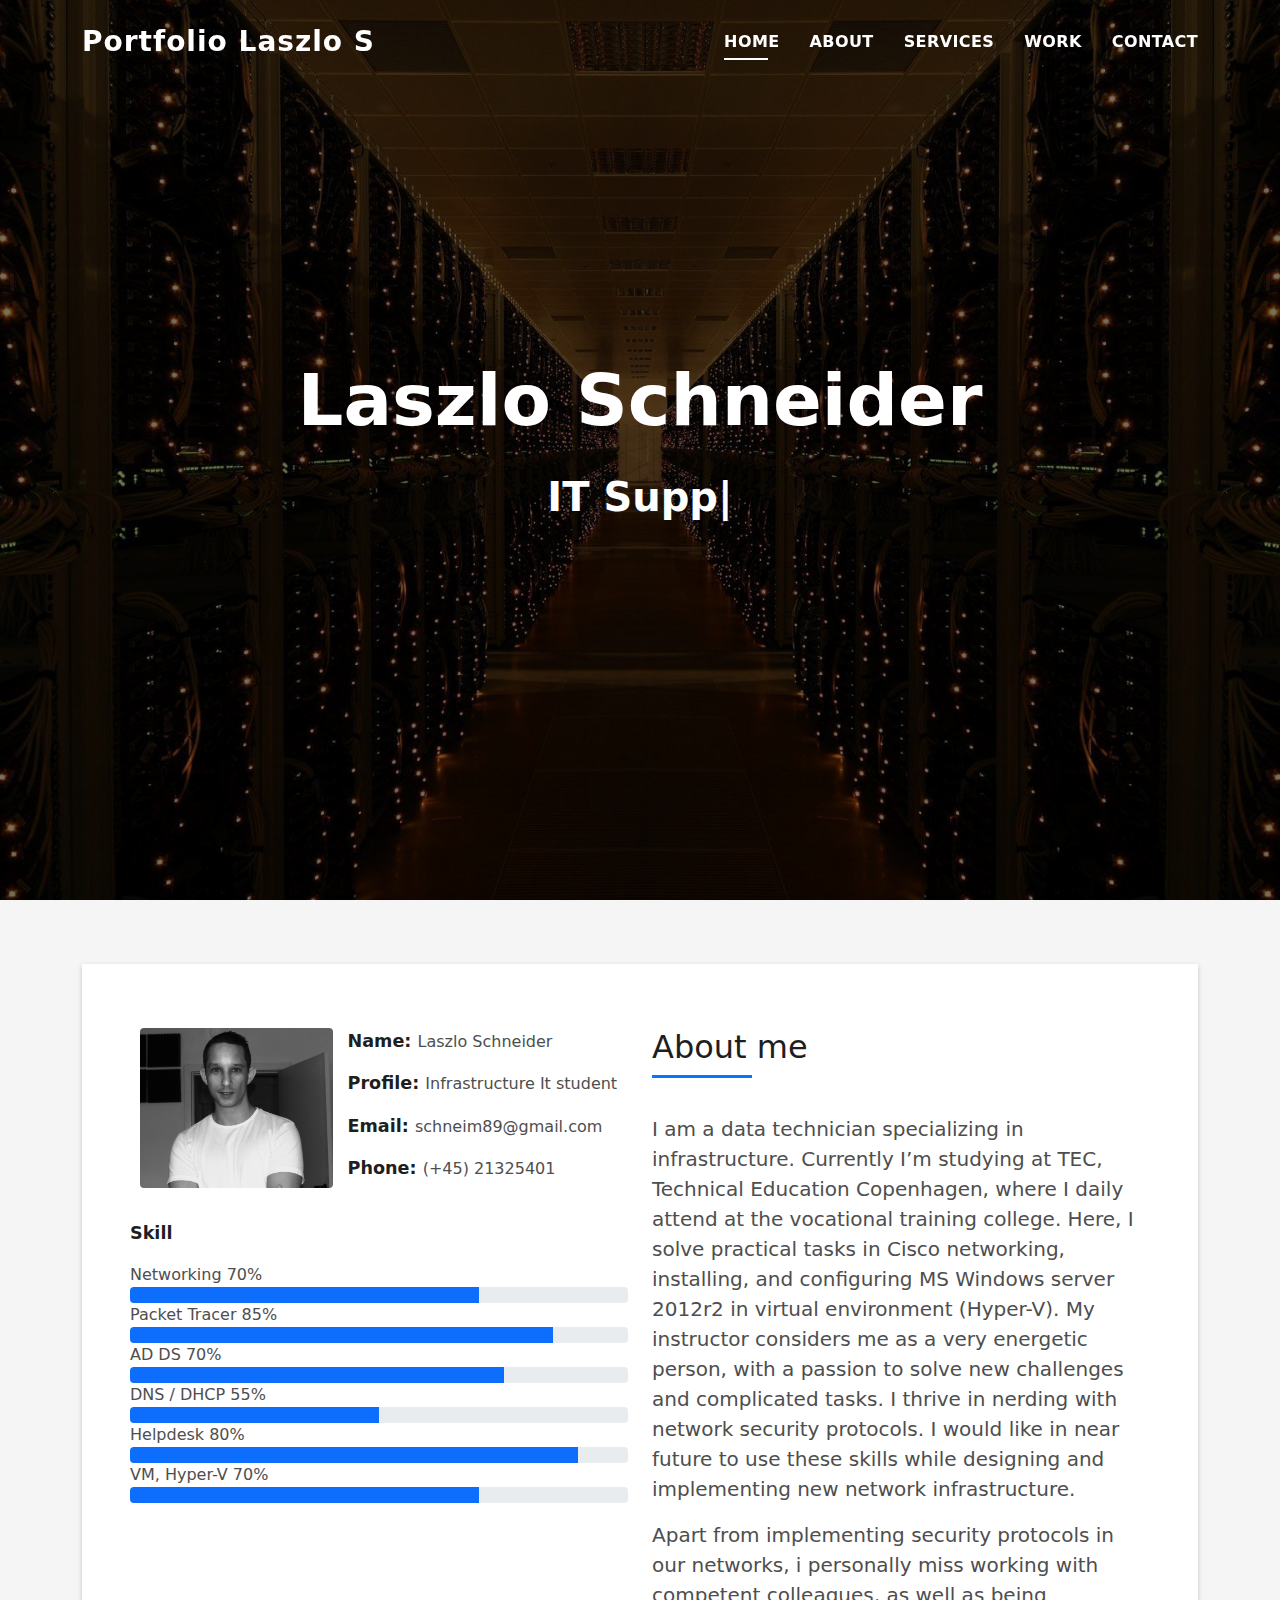
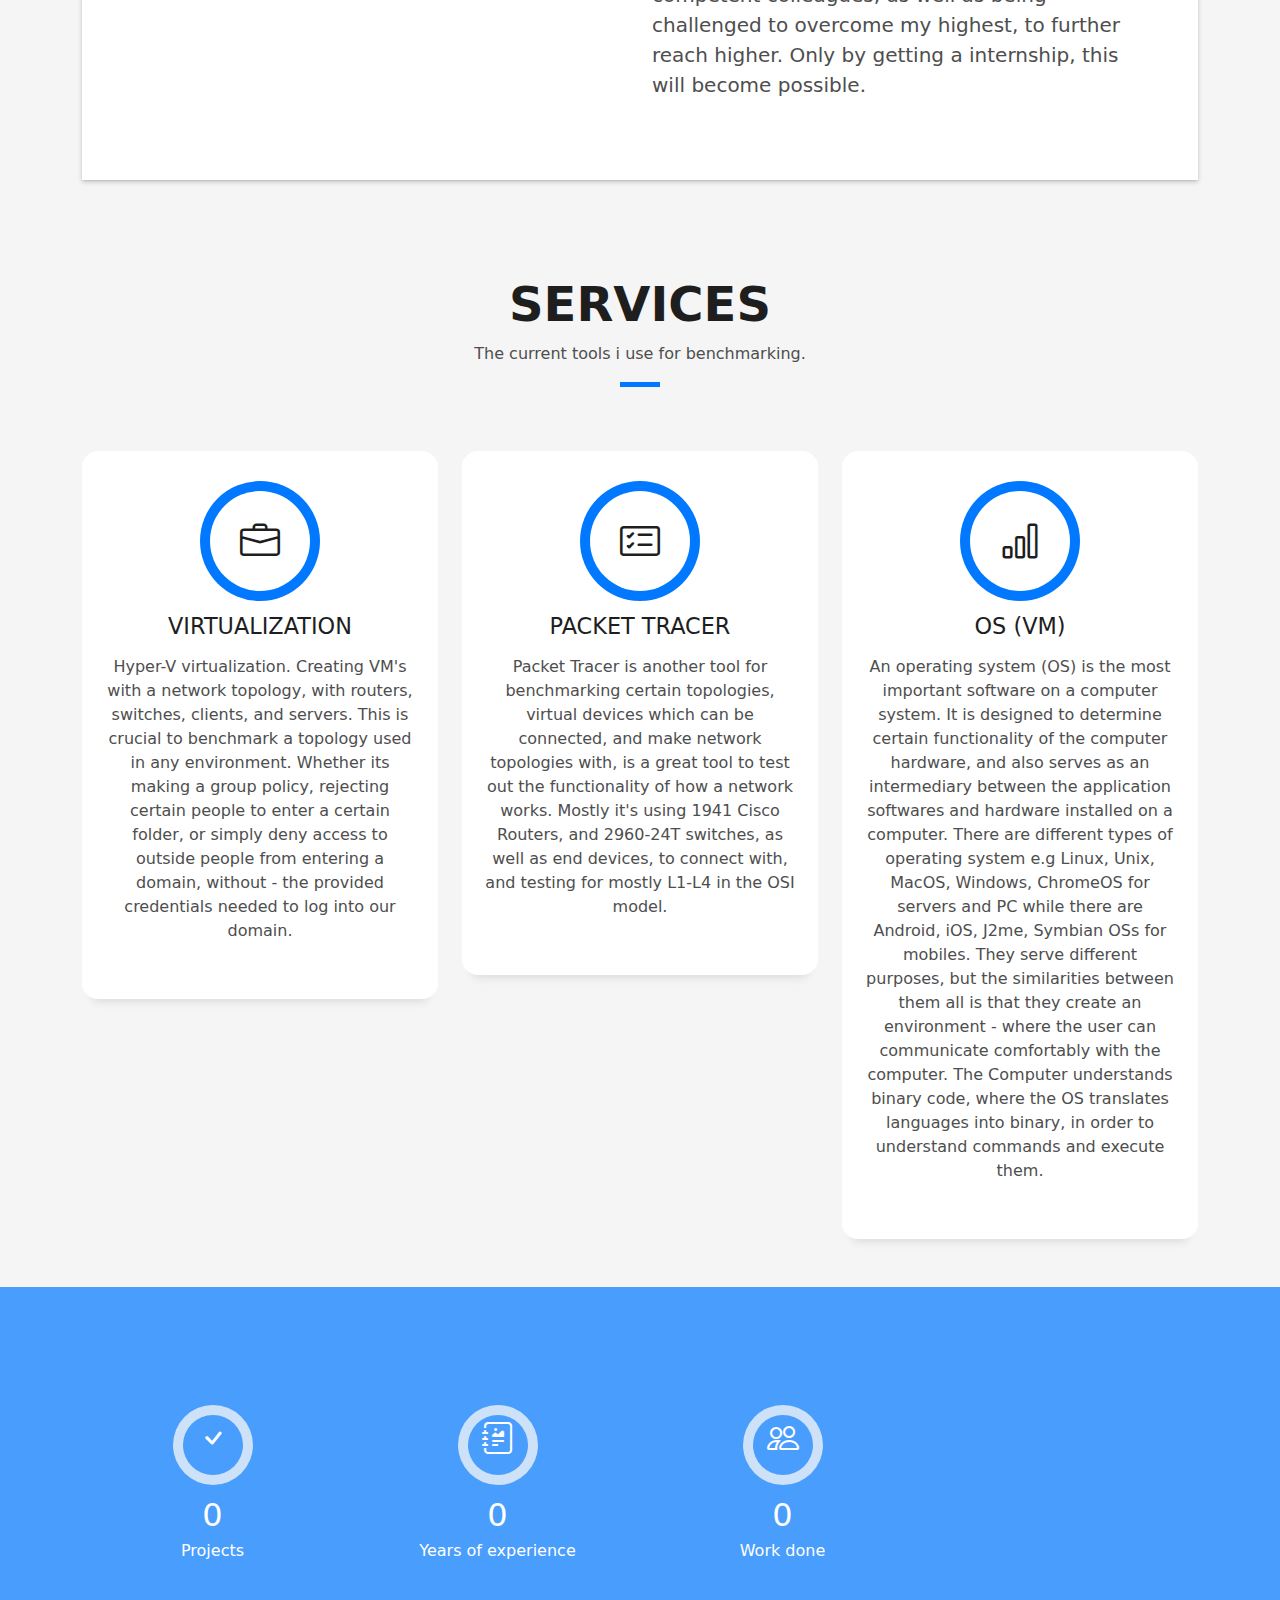
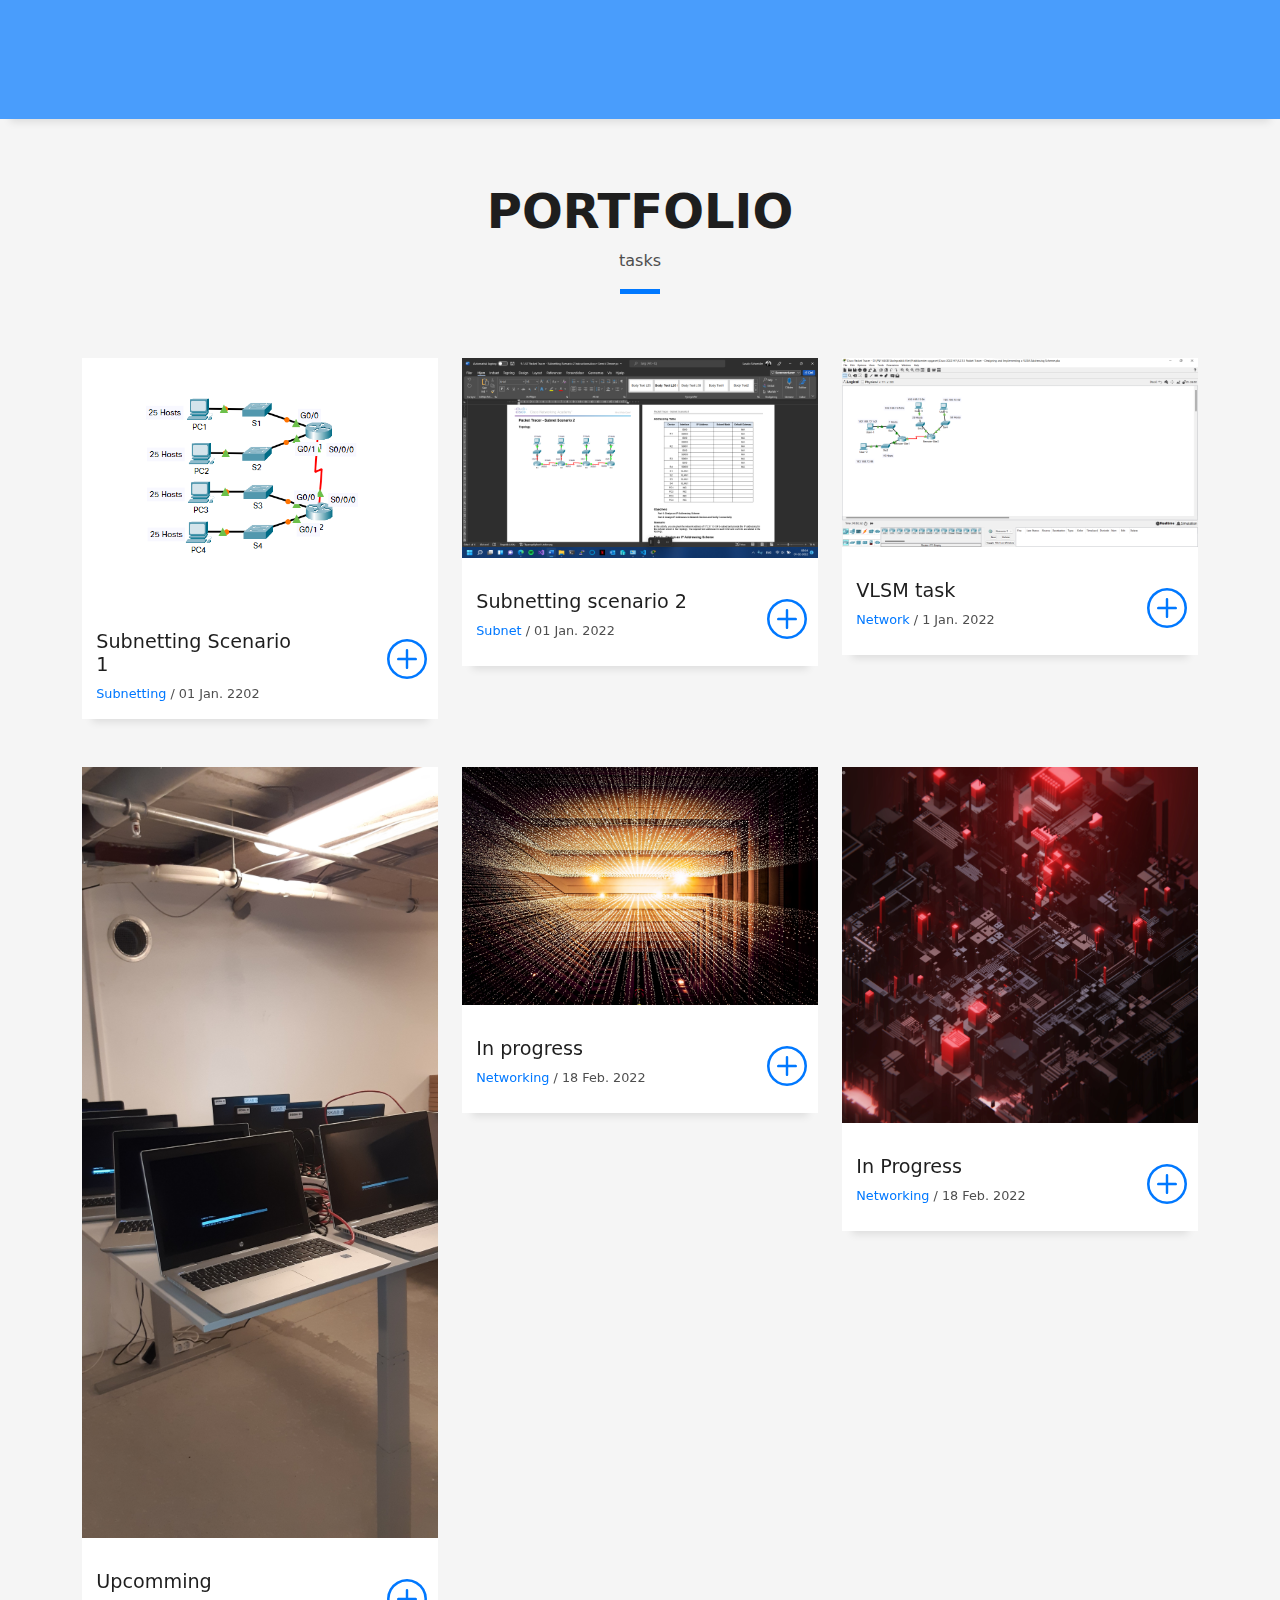
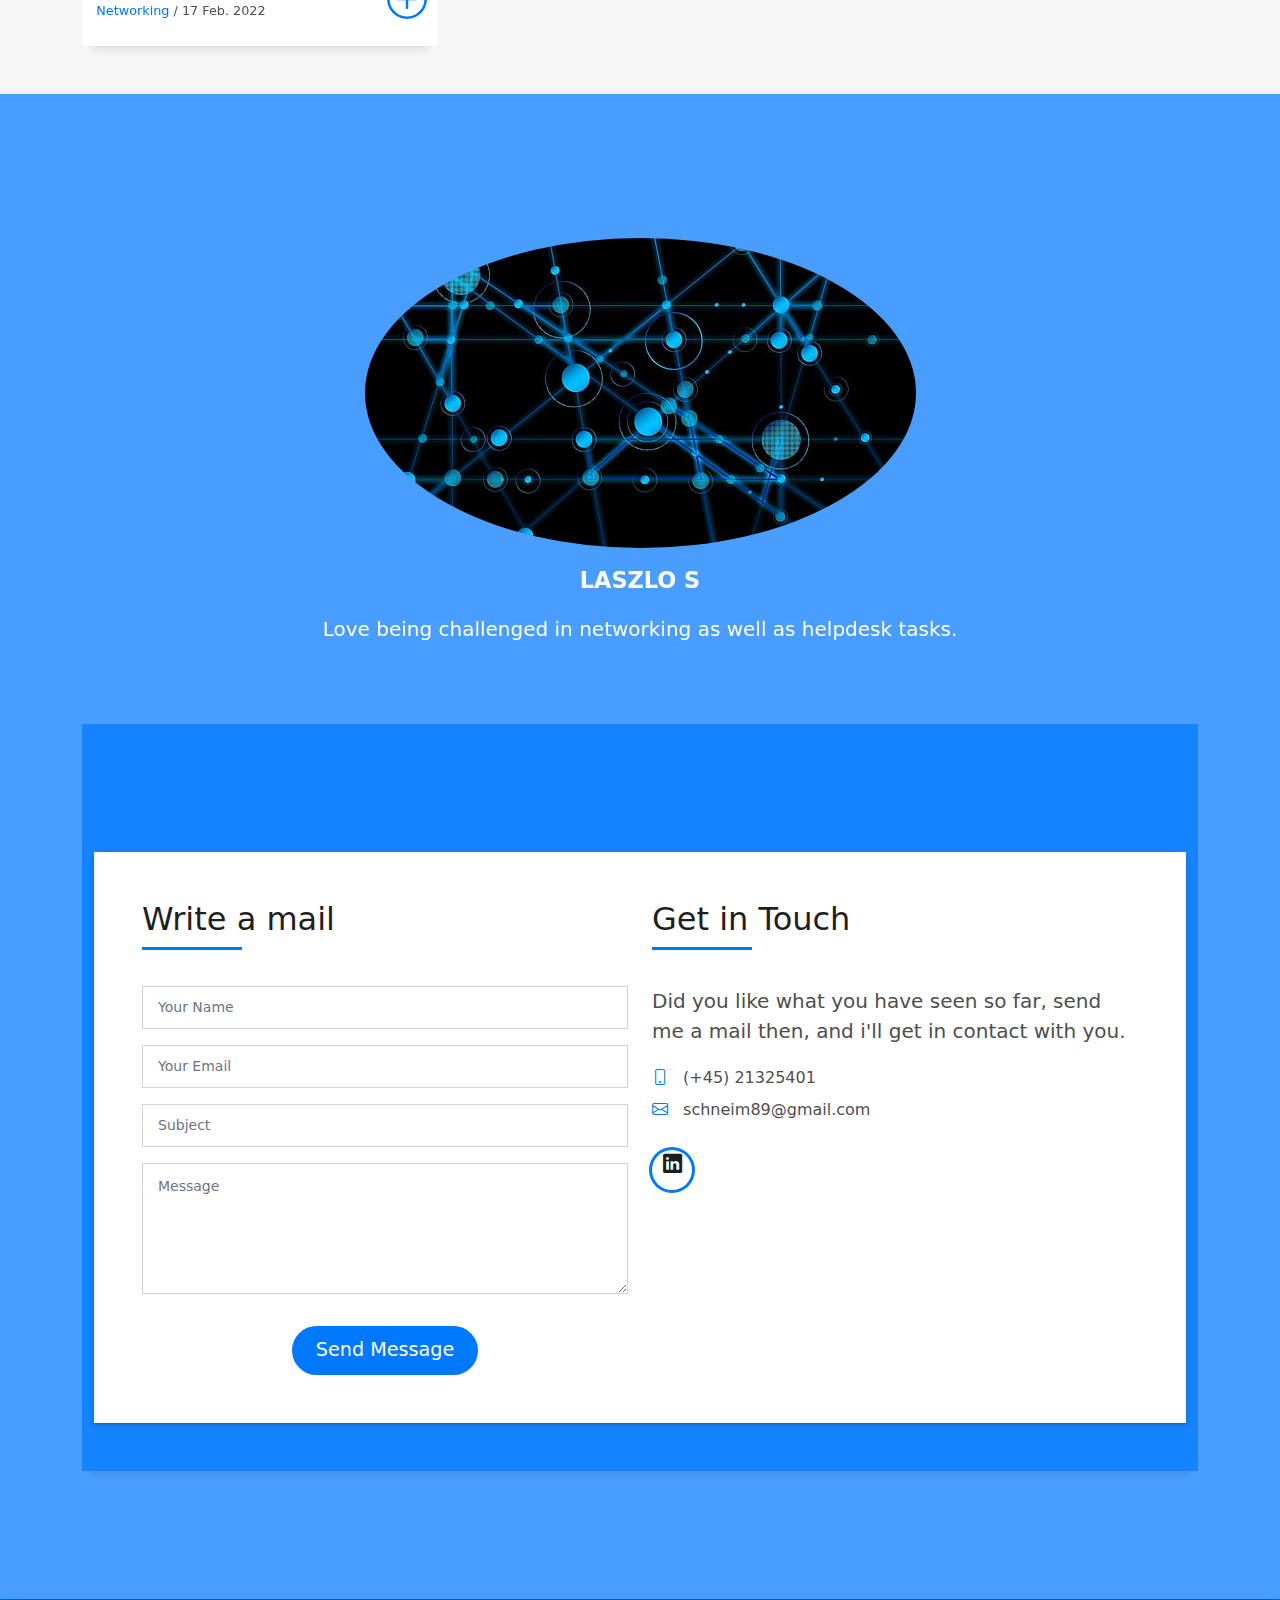
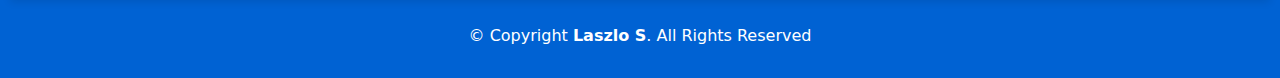
==== CV-Laszlo-M-Main/DevFolio/index.html @ 64d0b109 "Initial commit" ====
<!DOCTYPE html>
<html lang="en">

<head>
  <meta charset="utf-8">
  <meta content="width=device-width, initial-scale=1.0" name="viewport">

  <title>DevFolio Bootstrap Portfolio Template - Index</title>
  <meta content="" name="description">
  <meta content="" name="keywords">

  <!-- Favicons -->
  <link href="assets/img/favicon.png" rel="icon">
  <link href="assets/img/apple-touch-icon.png" rel="apple-touch-icon">

  <!-- Vendor CSS Files -->
  <link href="assets/vendor/bootstrap/css/bootstrap.min.css" rel="stylesheet">
  <link href="assets/vendor/bootstrap-icons/bootstrap-icons.css" rel="stylesheet">
  <link href="assets/vendor/glightbox/css/glightbox.min.css" rel="stylesheet">
  <link href="assets/vendor/swiper/swiper-bundle.min.css" rel="stylesheet">

  <!-- Template Main CSS File -->
  <link href="assets/css/style.css" rel="stylesheet">

  <!-- =======================================================
  * Template Name: DevFolio - v4.7.1
  * Template URL: https://bootstrapmade.com/devfolio-bootstrap-portfolio-html-template/
  * Author: BootstrapMade.com
  * License: https://bootstrapmade.com/license/
  ======================================================== -->
</head>

<body>

  <!-- ======= Header ======= -->
  <header id="header" class="fixed-top">
    <div class="container d-flex align-items-center justify-content-between">

      <h1 class="logo"><a href="index.html">Portfolio Laszlo S</a></h1>
      <!-- Uncomment below if you prefer to use an image logo -->
      <!-- <a href="index.html" class="logo"><img src="assets/img/logo.png" alt="" class="img-fluid"></a>-->

      <nav id="navbar" class="navbar">
        <ul>
          <li><a class="nav-link scrollto active" href="#hero">Home</a></li>
          <li><a class="nav-link scrollto" href="#about">About</a></li>
          <li><a class="nav-link scrollto" href="#services">Services</a></li>
          <li><a class="nav-link scrollto " href="#work">Work</a></li>
          <li><a class="nav-link scrollto" href="#contact">Contact</a></li>
      </nav><!-- .navbar -->

    </div>
  </header><!-- End Header -->

  <!-- ======= Hero Section ======= -->
  <div id="hero" class="hero route bg-image" style="background-image: url(assets/img/Network.jpg)">
    <div class="overlay-itro"></div>
    <div class="hero-content display-table">
      <div class="table-cell">
        <div class="container">
          <!--<p class="display-6 color-d">Hello, world!</p>-->
          <h1 class="hero-title mb-4">Laszlo Schneider</h1>
          <p class="hero-subtitle"><span class="typed" data-typed-items="IT Supporter / infrastructure in networking"></span></p>
          <!-- <p class="pt-3"><a class="btn btn-primary btn js-scroll px-4" href="#about" role="button">Learn More</a></p> -->
        </div>
      </div>
    </div>
  </div><!-- End Hero Section -->

  <main id="main">

    <!-- ======= About Section ======= -->
    <section id="about" class="about-mf sect-pt4 route">
      <div class="container">
        <div class="row">
          <div class="col-sm-12">
            <div class="box-shadow-full">
              <div class="row">
                <div class="col-md-6">
                  <div class="row">
                    <div class="col-sm-6 col-md-5">
                      <div class="about-img">
                        <img src="assets/img/Laszlo (2).JPG" class="img-fluid rounded b-shadow-a" alt="">
                      </div>
                    </div>
                    <div class="col-sm-6 col-md-7">
                      <div class="about-info">
                        <p><span class="title-s">Name: </span> <span>Laszlo Schneider</span></p>
                        <p><span class="title-s">Profile: </span> <span>Infrastructure It student</span></p>
                        <p><span class="title-s">Email: </span> <span>schneim89@gmail.com</span></p>
                        <p><span class="title-s">Phone: </span> <span>(+45) 21325401</span></p>
                      </div>
                    </div>
                  </div>
                  <div class="skill-mf">
                    </div>
                      <p class="title-s">Skill</p>
                      <span>Networking</span> <span class="pull-right">70%</span>
                      <div class="progress">
                          <div class="progress-bar" role="progressbar" style="width: 70%;" aria-valuenow="70" aria-valuemin="0" aria-valuemax="100"></div>     
                      </div>
                      <span>Packet Tracer</span> <span class="pull-right">85%</span>
                      <div class="progress">
                        <div class="progress-bar" role="progressbar" style="width: 85%;" aria-valuenow="85" aria-valuemin="0" aria-valuemax="100"></div>
                      </div>
                          
                          <span>AD DS</span> <span class="pull-right">70%</span>
                          <div class="progress">
                              <div class="progress-bar" role="progressbar" style="width: 75%" aria-valuenow="70" aria-valuemin="0" aria-valuemax="100"></div>
                          </div>
                          <span>DNS / DHCP</span> <span class="pull-right">55%</span>
                          <div class="progress">
                              <div class="progress-bar" role="progressbar" style="width: 50%" aria-valuenow="55" aria-valuemin="0" aria-valuemax="100"></div>
                          </div>
                          <span>Helpdesk</span> <span class="pull-right">80%</span>
                          <div class="progress">
                              <div class="progress-bar" role="progressbar" style="width: 90%" aria-valuenow="80" aria-valuemin="0" aria-valuemax="100"></div>
                          </div>
                          <span>VM, Hyper-V</span> <span class="pull-right">70%</span>
                          <div class="progress">
                            <div class="progress-bar" role="progressbar" style="width: 70%;" aria-valuenow="70" aria-valuemin="0" aria-valuemax="100"></div>
                        </div>
                      </div>
                      <div class="col-md-6">
                          <div class="about-me pt-4 pt-md-0">
                              <div class="title-box-2">
                                  <h5 class="title-left">
                                      About me
                                  </h5>
                              </div>
                              <p class="lead">
                                I am a data technician specializing in infrastructure. Currently I’m studying at TEC, Technical Education Copenhagen, where I daily attend at the vocational training college. Here, I solve practical tasks in Cisco networking, installing, and configuring MS Windows server 2012r2 in virtual environment (Hyper-V).
                                My instructor considers me as a very energetic person, with a passion to solve new challenges and complicated tasks. 
                                I thrive in nerding with network security protocols. I would like in near future to use these skills while designing and implementing new network infrastructure.                                
                              </p>
                              <p class="lead">
                                  Apart from implementing security protocols in our networks, i personally miss working with competent colleagues,
                                  as well as being challenged to overcome my highest, to further reach higher.
                                  Only by getting a internship, this will become possible.
                              </p>
                          </div>
                      </div>
                  </div>
            </div>
          </div>
        </div>
      </div>
    </section><!-- End About Section -->

    <!-- ======= Services Section ======= -->
    <section id="services" class="services-mf pt-5 route">
      <div class="container">
        <div class="row">
          <div class="col-sm-12">
            <div class="title-box text-center">
              <h3 class="title-a">
                Services
              </h3>
              <p class="subtitle-a">
                The current tools i use for benchmarking.
              </p>
              <div class="line-mf"></div>
            </div>
          </div>
        </div>
        <div class="row">
          <div class="col-md-4">
            <div class="service-box">
              <div class="service-ico">
                <span class="ico-circle"><i class="bi bi-briefcase"></i></span>
              </div>
              <div class="service-content">
                <h2 class="s-title">virtualization</h2>
                <p class="s-description text-center">
                  Hyper-V virtualization. Creating VM's with a network topology,
                  with routers, switches, clients, and servers. 
                  This is crucial to benchmark a topology used in any environment. 
                  Whether its making a group policy, rejecting certain people to enter a certain folder,
                  or simply deny access to outside people from entering a domain, without -
                  the provided credentials needed to log into our domain. 
                </p>
              </div>
            </div>
          </div>
          <div class="col-md-4">
            <div class="service-box">
              <div class="service-ico">
                <span class="ico-circle"><i class="bi bi-card-checklist"></i></span>
              </div>
              <div class="service-content">
                <h2 class="s-title">Packet Tracer</h2>
                <p class="s-description text-center">
                  Packet Tracer is another tool for benchmarking certain topologies, 
                  virtual devices which can be connected, and make network topologies with,
                  is a great tool to test out the functionality of how a network works.
                  Mostly it's using 1941 Cisco Routers, and 2960-24T switches, as well as end devices,
                  to connect with, and testing for mostly L1-L4 in the OSI model.
                </p>
              </div>
            </div>
          </div>
          <div class="col-md-4">
            <div class="service-box">
              <div class="service-ico">
                <span class="ico-circle"><i class="bi bi-bar-chart"></i></span>
              </div>
              <div class="service-content">
                <h2 class="s-title">OS (VM)</h2>
                <p class="s-description text-center">
                  An operating system (OS) is the most important software on a computer system. 
                  It is designed to determine certain functionality of the computer hardware,
                  and also serves as an intermediary between the application softwares and hardware installed on a computer.
                  There are different types of operating system e.g Linux, Unix, 
                  MacOS, Windows, ChromeOS for servers and PC while there are Android, iOS, J2me, Symbian OSs for mobiles. 
                  They serve different purposes, but the similarities between them all is that they create an environment -
                   where the user can communicate comfortably with the computer. The Computer understands binary code,
                   where the OS translates languages into binary, in order to understand commands and execute them.
                </p>
              </div>
            </div>
          </div>
        </div>
      </div>
    </section><!-- End Services Section -->

    <!-- ======= Counter Section ======= -->
    <div class="section-counter paralax-mf bg-image" style="background-image: url(assets/img/counters-bg.jpg)">
      <div class="overlay-mf"></div>
      <div class="container position-relative">
        <div class="row">
          <div class="col-sm-3 col-lg-3">
            <div class="counter-box counter-box pt-4 pt-md-0">
              <div class="counter-ico">
                <span class="ico-circle"><i class="bi bi-check"></i></span>
              </div>
              <div class="counter-num">
                <p data-purecounter-start="0" data-purecounter-end="14" data-purecounter-duration="1" class="counter purecounter"></p>
                <span class="counter-text">Projects</span>
              </div>
            </div>
          </div>
          <div class="col-sm-3 col-lg-3">
            <div class="counter-box pt-4 pt-md-0">
              <div class="counter-ico">
                <span class="ico-circle"><i class="bi bi-journal-richtext"></i></span>
              </div>
              <div class="counter-num">
                <p data-purecounter-start="0" data-purecounter-end="1" data-purecounter-duration="1" class="counter purecounter"></p>
                <span class="counter-text">Years of experience</span>
              </div>
            </div>
          </div>
          <div class="col-sm-3 col-lg-3">
            <div class="counter-box pt-4 pt-md-0">
              <div class="counter-ico">
                <span class="ico-circle"><i class="bi bi-people"></i></span>
              </div>
              <div class="counter-num">
                <p data-purecounter-start="0" data-purecounter-end="0" data-purecounter-duration="1" class="counter purecounter"></p>
                <span class="counter-text">Work done</span>
              </div>
            </div>
          </div>
              </div>
            </div>
          </div>
        </div>
      </div>
    </div><!-- End Counter Section -->

    <!-- ======= Portfolio Section ======= -->
    <section id="work" class="portfolio-mf sect-pt4 route">
      <div class="container">
        <div class="row">
          <div class="col-sm-12">
            <div class="title-box text-center">
              <h3 class="title-a">
                Portfolio
              </h3>
              <p class="subtitle-a">
                tasks
              </p>
              <div class="line-mf"></div>
            </div>
          </div>
        </div>
        <div class="row">
          <div class="col-md-4">
            <div class="work-box">
              <a href="assets/img/Subnetting.png" data-gallery="portfolioGallery" class="portfolio-lightbox">
                <div class="work-img">
                  <img src="assets/img/Subnet.png" alt="" class="img-fluid">
                </div>
              </a>
              <div class="work-content">
                <div class="row">
                  <div class="col-sm-8">
                    <h2 class="w-title">Subnetting Scenario 1</h2>
                    <div class="w-more">
                      <span class="w-ctegory">Subnetting</span> / <span class="w-date">01 Jan. 2202</span>
                    </div>
                  </div>
                  <div class="col-sm-4">
                    <div class="w-like">
                      <a href="portfolio-details-1.html"> <span class="bi bi-plus-circle"></span></a>
                    </div>
                  </div>
                </div>
              </div>
            </div>
          </div>
          <div class="col-md-4">
            <div class="work-box">
              <a href="assets/img/Subnetting1.png" data-gallery="portfolioGallery" class="portfolio-lightbox">
                <div class="work-img">
                  <img src="assets/img/Subnetting 2.png" alt="" class="img-fluid">
                </div>
              </a>
              <div class="work-content">
                <div class="row">
                  <div class="col-sm-8">
                    <h2 class="w-title">Subnetting scenario 2</h2>
                    <div class="w-more">
                      <span class="w-ctegory">Subnet</span> / <span class="w-date">01 Jan. 2022</span>
                    </div>
                  </div>
                  <div class="col-sm-4">
                    <div class="w-like">
                      <a href="portfolio-details-2.html"> <span class="bi bi-plus-circle"></span></a>
                    </div>
                  </div>
                </div>
              </div>
            </div>
          </div>
          <div class="col-md-4">
            <div class="work-box">
              <a href="assets/img/VLSM1.png" data-gallery="portfolioGallery" class="portfolio-lightbox">
                <div class="work-img">
                  <img src="assets/img/VLSM2.png" alt="" class="img-fluid">
                </div>
              </a>
              <div class="work-content">
                <div class="row">
                  <div class="col-sm-8">
                    <h2 class="w-title">VLSM task</h2>
                    <div class="w-more">
                      <span class="w-ctegory">Network</span> / <span class="w-date">1 Jan. 2022</span>
                    </div>
                  </div>
                  <div class="col-sm-4">
                    <div class="w-like">
                      <a href="portfolio-details-3.html"> <span class="bi bi-plus-circle"></span></a>
                    </div>
                  </div>
                </div>
              </div>
            </div>
          </div>
          <div class="col-md-4">
            <div class="work-box">
              <a href="assets/img/Rolling.heic" data-gallery="portfolioGallery" class="portfolio-lightbox">
                <div class="work-img">
                  <img src="assets/img/Rolling.heic" alt="" class="img-fluid">
                </div>
              </a>
              <div class="work-content">
                <div class="row">
                  <div class="col-sm-8">
                    <h2 class="w-title">Upcomming</h2>
                    <div class="w-more">
                      <span class="w-ctegory">Networking</span> / <span class="w-date">17 Feb. 2022</span>
                    </div>
                  </div>
                  <div class="col-sm-4">
                    <div class="w-like">
                      <a href="portfolio-details-5.html"> <span class="bi bi-plus-circle"></span></a>
                    </div>
                  </div>
                </div>
              </div>
            </div>
          </div>
          <div class="col-md-4">
            <div class="work-box">
              <a href="assets/img/joshua-sortino-LqKhnDzSF-8-unsplash.jpg" data-gallery="portfolioGallery" class="portfolio-lightbox">
                <div class="work-img">
                  <img src="assets/img/joshua-sortino-LqKhnDzSF-8-unsplash.jpg" alt="" class="img-fluid">
                </div>
              </a>
              <div class="work-content">
                <div class="row">
                  <div class="col-sm-8">
                    <h2 class="w-title">In progress</h2>
                    <div class="w-more">
                      <span class="w-ctegory">Networking</span> / <span class="w-date">18 Feb. 2022</span>
                    </div>
                  </div>     
                  <div class="col-sm-4">
                  <div class="w-like">
                  <a href="portfolio-details-4.html"> <span class="bi bi-plus-circle"></span></a>
                    </div>
                  </div>
                </div>
              </div>
            </div>
          </div>
          <div class="col-md-4">
            <div class="work-box">
              <a href="assets/img/bert-b-rhNff6hB41s-unsplash.jpg" data-gallery="portfolioGallery" class="portfolio-lightbox">
                <div class="work-img">
                  <img src="assets/img/bert-b-rhNff6hB41s-unsplash.jpg" alt="" class="img-fluid">
                </div>
              </a>
              <div class="work-content">
                <div class="row">
                  <div class="col-sm-8">
                    <h2 class="w-title">In Progress</h2>
                    <div class="w-more">
                      <span class="w-ctegory">Networking</span> / <span class="w-date">18 Feb. 2022</span>
                    </div>
                  </div>
                  <div class="col-sm-4">
                    <div class="w-like">
                      <a href="portfolio-details.html"> <span class="bi bi-plus-circle"></span></a>
                    </div>
                  </div>
                </div>
              </div>
            </div>
          </div>

        </div>
      </div>
    </section><!-- End Portfolio Section -->

    <!-- ======= Testimonials Section ======= -->
    <div class="testimonials paralax-mf bg-image" style="background-image: url(assets/img/overlay-bg.jpg)">
      <div class="overlay-mf"></div>
      <div class="container">
        <div class="row">
          <div class="col-md-12">

            <div class="testimonials-slider swiper" data-aos="fade-up" data-aos-delay="100">
              <div class="swiper-wrapper">

                <div class="swiper-slide">
                  <div class="testimonial-box">
                    <div class="author-test">
                      <img src="assets/img/blue-light-circle-network-wallpaper-thumb.jpg" alt="" class="rounded-circle b-shadow-a">
                      <span class="author">Laszlo S</span>
                    </div>
                    <div class="content-test">
                      <p class="description lead">
                        Love being challenged in networking as well as helpdesk tasks.
                      </p>
                    </div>
                  </div>
                </div><!-- End testimonial item -->

            <!-- <div id="testimonial-mf" class="owl-carousel owl-theme">
          
        </div> -->
          </div>
        </div>
      </div>
    </div><!-- End Testimonials Section -->


    <!-- ======= Contact Section ======= -->
    <section id="contact" class="paralax-mf footer-paralax bg-image sect-mt4 route" style="background-image: url(assets/img/Network.jpg)">
      <div class="overlay-mf"></div>
      <div class="container">
        <div class="row">
          <div class="col-sm-12">
            <div class="contact-mf">
              <div id="contact" class="box-shadow-full">
                <div class="row">
                  <div class="col-md-6">
                    <div class="title-box-2">
                      <h5 class="title-left">
                        Write a mail
                      </h5>
                    </div>
                    <div>
                      <form action="forms/contact.php" method="post" role="form" class="php-email-form">
                        <div class="row">
                          <div class="col-md-12 mb-3">
                            <div class="form-group">
                              <input type="text" name="name" class="form-control" id="name" placeholder="Your Name" required>
                            </div>
                          </div>
                          <div class="col-md-12 mb-3">
                            <div class="form-group">
                              <input type="email" class="form-control" name="email" id="email" placeholder="Your Email" required>
                            </div>
                          </div>
                          <div class="col-md-12 mb-3">
                            <div class="form-group">
                              <input type="text" class="form-control" name="subject" id="subject" placeholder="Subject" required>
                            </div>
                          </div>
                          <div class="col-md-12">
                            <div class="form-group">
                              <textarea class="form-control" name="message" rows="5" placeholder="Message" required></textarea>
                            </div>
                          </div>
                          <div class="col-md-12 text-center my-3">
                            <div class="loading">Loading</div>
                            <div class="error-message"></div>
                            <div class="sent-message">Your message has been sent. Thank you!</div>
                          </div>
                          <div class="col-md-12 text-center">
                            <button type="submit" class="button button-a button-big button-rouded">Send Message</button>
                          </div>
                        </div>
                      </form>
                    </div>
                  </div>
                  <div class="col-md-6">
                    <div class="title-box-2 pt-4 pt-md-0">
                      <h5 class="title-left">
                        Get in Touch
                      </h5>
                    </div>
                    <div class="more-info">
                      <p class="lead">
                      Did you like what you have seen so far, send me a mail then, and i'll get in contact with you.
                      </p>
                      <ul class="list-ico">
                        <li><span class="bi bi-phone"></span> (+45) 21325401</li>
                        <li><span class="bi bi-envelope"></span> schneim89@gmail.com</li>
                      </ul>
                    </div>
                    <div class="socials">
                      <ul>
                        <li><a href="https://www.linkedin.com/in/laszlo-schneider-057640a2/"><span class="ico-circle"><i class="bi bi-linkedin"></i></span></a></li>
                      </ul>
                    </div>
                  </div>
                </div>
              </div>
            </div>
          </div>
        </div>
      </div>
    </section><!-- End Contact Section -->

  </main><!-- End #main -->

  <!-- ======= Footer ======= -->
  <footer>
    <div class="container">
      <div class="row">
        <div class="col-sm-12">
          <div class="copyright-box">
            <p class="copyright">&copy; Copyright <strong>Laszlo S</strong>. All Rights Reserved</p>
            <div class="credits">
              <!--
              All the links in the footer should remain intact.
              You can delete the links only if you purchased the pro version.
              Licensing information: https://bootstrapmade.com/license/
              Purchase the pro version with working PHP/AJAX contact form: https://bootstrapmade.com/buy/?theme=DevFolio
            -->
            </div>
          </div>
        </div>
      </div>
    </div>
  </footer><!-- End  Footer -->

  <div id="preloader"></div>
  <a href="#" class="back-to-top d-flex align-items-center justify-content-center"><i class="bi bi-arrow-up-short"></i></a>

  <!-- Vendor JS Files -->
  <script src="assets/vendor/purecounter/purecounter.js"></script>
  <script src="assets/vendor/bootstrap/js/bootstrap.bundle.min.js"></script>
  <script src="assets/vendor/glightbox/js/glightbox.min.js"></script>
  <script src="assets/vendor/swiper/swiper-bundle.min.js"></script>
  <script src="assets/vendor/typed.js/typed.min.js"></script>
  <script src="assets/vendor/php-email-form/validate.js"></script>

  <!-- Template Main JS File -->
  <script src="assets/js/main.js"></script>

</body>

</html>
---- CV-Laszlo-M-Main/DevFolio/assets/css/style.css ----
/**
* Template Name: DevFolio - v4.7.1
* Template URL: https://bootstrapmade.com/devfolio-bootstrap-portfolio-html-template/
* Author: BootstrapMade.com
* License: https://bootstrapmade.com/license/
*/

/*--------------------------------------------------------------
# General
--------------------------------------------------------------*/
body {
  background-color: #f5f5f5;
  color: #4e4e4e;
}

h1,
h2,
h3,
h4,
h5,
h6 {
  color: #1e1e1e;
}

a {
  color: #1e1e1e;
  text-decoration: none;
  transition: all 0.5s ease-in-out;
}
a:hover {
  color: #0078ff;
  text-decoration: none;
  transition: all 0.5s ease-in-out;
}

.p-r {
  position: relative;
}

.color-a {
  text-decoration: none;
  color: #0078ff;
}

.color-d {
  color: #f5f5f5;
}

.color-text-a {
  text-decoration: none;
  color: #4e4e4e;
}

.box-shadow, .card-blog, .work-box, .service-box, .paralax-mf {
  box-shadow: 0 13px 8px -10px rgba(0, 0, 0, 0.1);
}

.box-shadow-a, .button:hover {
  text-decoration: none;
  box-shadow: 0 0 0 4px #cde1f8;
}

.display-5 {
  font-size: 2.5rem;
  font-weight: 300;
  line-height: 1.1;
}

.display-6 {
  font-size: 2rem;
  font-weight: 300;
  line-height: 1.1;
}

.avatar {
  width: 32px;
  height: 32px;
  margin-right: 4px;
  overflow: hidden;
}

.bg-image {
  background-repeat: no-repeat;
  background-attachment: fixed;
  background-size: cover;
  background-position: center center;
}
@media (max-width: 1024px) {
  .bg-image {
    background-attachment: scroll;
  }
}

.overlay-mf {
  background-color: #0078ff;
}

.overlay-mf {
  position: absolute;
  top: 0;
  left: 0px;
  padding: 0;
  height: 100%;
  width: 100%;
  opacity: 0.7;
}

.paralax-mf {
  position: relative;
  padding: 8rem 0;
}

.display-table {
  width: 100%;
  height: 100%;
  display: table;
}

.table-cell {
  display: table-cell;
  vertical-align: middle;
}

/*--/ Sections /--*/
.sect-4 {
  padding: 4rem 0;
}

.sect-pt4 {
  padding-top: 4rem;
}

.sect-mt4 {
  margin-top: 4rem;
}

/*--/ Title s /--*/
.title-s {
  font-weight: 600;
  color: #1e1e1e;
  font-size: 1.1rem;
}

/*--/ Title A /--*/
.title-box {
  margin-bottom: 4rem;
}

.title-a {
  text-decoration: none;
  font-size: 3rem;
  font-weight: bold;
  text-transform: uppercase;
}

.subtitle-a {
  text-decoration: none;
  color: #4e4e4e;
}

.line-mf {
  width: 40px;
  height: 5px;
  background-color: #0078ff;
  margin: 0 auto;
}

/*--/ Title Left /--*/
.title-box-2 {
  margin-bottom: 3rem;
}

.title-left {
  font-size: 2rem;
  position: relative;
}
.title-left:before {
  content: "";
  position: absolute;
  height: 3px;
  background-color: #0078ff;
  width: 100px;
  bottom: -12px;
}

/*------/ Box /------*/
.box-pl2 {
  padding-left: 2rem;
}

.box-shadow-full {
  padding: 3rem 1.25rem;
  position: relative;
  background-color: #fff;
  margin-bottom: 3rem;
  z-index: 2;
  box-shadow: 0 1px 1px 0 rgba(0, 0, 0, 0.06), 0 2px 5px 0 rgba(0, 0, 0, 0.2);
}
@media (min-width: 768px) {
  .box-shadow-full {
    padding: 3rem;
  }
}

/*------/ Socials /------*/
.socials {
  padding: 1.5rem 0;
}
.socials ul li {
  display: inline-block;
}
.socials .ico-circle {
  height: 40px;
  width: 40px;
  font-size: 1.2rem;
  border-radius: 50%;
  line-height: 1.6;
  margin: 0 15px 0 0;
  box-shadow: 0 0 0 3px #0078ff;
  transition: all 500ms ease;
}
.socials .ico-circle:hover {
  background-color: #0078ff;
  color: #fff;
  box-shadow: 0 0 0 3px #cde1f8;
  transition: all 500ms ease;
}

/*------/ Ul resect /------*/
.ul-resect, .widget-tags ul, .widget-sidebar .list-sidebar, .box-comments .list-comments, .blog-wrapper .post-meta ul, .list-ico, .socials ul {
  list-style: none;
  padding-left: 0;
  margin-bottom: 0;
}

.list-ico {
  line-height: 2;
}
.list-ico span {
  color: #0078ff;
  margin-right: 10px;
}

/*------/ Ico Circle /------*/
.ico-circle {
  height: 100px;
  width: 100px;
  font-size: 2rem;
  border-radius: 50%;
  line-height: 1.55;
  margin: 0 auto;
  text-align: center;
  box-shadow: 0 0 0 10px #0078ff;
  display: block;
}

/*------/ Owl Carousel /------*/
.owl-theme .owl-dots {
  text-align: center;
  margin-top: 18px;
}
.owl-theme .owl-dots .owl-dot {
  display: inline-block;
}
.owl-theme .owl-dots .owl-dot span {
  width: 18px;
  height: 7px;
  margin: 5px 5px;
  background: #cde1f8;
  border: 0px solid #cde1f8;
  display: block;
  transition: all 0.6s ease-in-out;
  cursor: pointer;
}
.owl-theme .owl-dots .owl-dot:hover span {
  background-color: #cde1f8;
}
.owl-theme .owl-dots .owl-dot.active span {
  background-color: #1B1B1B;
  width: 25px;
}

/*--/ Scrolltop s /--*/
.scrolltop-mf {
  position: relative;
  display: none;
}
.scrolltop-mf span {
  z-index: 999;
  position: fixed;
  width: 42px;
  height: 42px;
  background-color: #0078ff;
  opacity: 0.7;
  font-size: 1.6rem;
  line-height: 1.5;
  text-align: center;
  color: #fff;
  top: auto;
  left: auto;
  right: 30px;
  bottom: 50px;
  cursor: pointer;
  border-radius: 50%;
}

/*--------------------------------------------------------------
# Back to top button
--------------------------------------------------------------*/
.back-to-top {
  position: fixed;
  visibility: hidden;
  opacity: 0;
  right: 15px;
  bottom: 15px;
  z-index: 996;
  background: #0078ff;
  width: 40px;
  height: 40px;
  border-radius: 50px;
  transition: all 0.4s;
}
.back-to-top i {
  font-size: 28px;
  color: #fff;
  line-height: 0;
}
.back-to-top:hover {
  background: #298eff;
  color: #fff;
}
.back-to-top.active {
  visibility: visible;
  opacity: 1;
}

/*------/ Prelaoder /------*/
#preloader {
  position: fixed;
  top: 0;
  left: 0;
  right: 0;
  bottom: 0;
  z-index: 9999;
  overflow: hidden;
  background: #fff;
}

#preloader:before {
  content: "";
  position: fixed;
  top: calc(50% - 30px);
  left: calc(50% - 30px);
  border: 6px solid #f2f2f2;
  border-top: 6px solid #0078ff;
  border-radius: 50%;
  width: 60px;
  height: 60px;
  -webkit-animation: animate-preloader 1s linear infinite;
  animation: animate-preloader 1s linear infinite;
}

@-webkit-keyframes animate-preloader {
  0% {
    transform: rotate(0deg);
  }
  100% {
    transform: rotate(360deg);
  }
}

@keyframes animate-preloader {
  0% {
    transform: rotate(0deg);
  }
  100% {
    transform: rotate(360deg);
  }
}
/*------/ Button /------*/
.button {
  display: inline-block;
  padding: 0.3rem 0.6rem;
  text-align: center;
  vertical-align: middle;
  -webkit-user-select: none;
  -moz-user-select: none;
  user-select: none;
  font-size: 1rem;
  border-radius: 0.3rem;
  border: 1px solid transparent;
  transition: all 500ms ease;
  cursor: pointer;
}
.button:focus {
  outline: 0;
}
.button:hover {
  background-color: #0062d3;
  color: #fff;
  transition: all 500ms ease;
}

.button-a {
  text-decoration: none;
  background-color: #0078ff;
  color: #fff;
  border-color: #cde1f8;
}

.button-big {
  padding: 0.9rem 2.3rem;
  font-size: 1.2rem;
}

.button-rouded {
  border-radius: 5rem;
}

.btn-lg {
  padding: 0.5rem 1rem;
  font-size: 1.25rem;
  line-height: 1.5;
  border-radius: 0.3rem;
}

/*--------------------------------------------------------------
# Header
--------------------------------------------------------------*/
#header {
  transition: all 0.5s;
  z-index: 997;
  padding: 20px 0;
}
#header .logo {
  font-size: 28px;
  margin: 0;
  padding: 0;
  font-weight: 600;
  letter-spacing: 1px;
}
#header .logo a {
  color: #fff;
}
#header .logo img {
  max-height: 40px;
}
#header.header-scrolled {
  background: rgba(0, 0, 0, 0.9);
  padding: 12px 0;
}

/*--------------------------------------------------------------
# Navigation Menu
--------------------------------------------------------------*/
/**
* Desktop Navigation 
*/
.navbar {
  padding: 0;
}
.navbar ul {
  margin: 0;
  padding: 0;
  display: flex;
  list-style: none;
  align-items: center;
}
.navbar li {
  position: relative;
}
.navbar > ul > li {
  white-space: nowrap;
  padding: 10px 0 10px 30px;
}
.navbar a, .navbar a:focus {
  display: flex;
  align-items: center;
  justify-content: space-between;
  color: #fff;
  font-size: 16px;
  font-weight: 600;
  padding: 0;
  white-space: nowrap;
  transition: 0.3s;
  letter-spacing: 0.4px;
  position: relative;
  text-transform: uppercase;
}
.navbar a i, .navbar a:focus i {
  font-size: 12px;
  line-height: 0;
  margin-left: 5px;
}
.navbar > ul > li > a:before {
  content: "";
  position: absolute;
  width: 100%;
  height: 2px;
  bottom: -6px;
  left: 0;
  width: 0;
  background-color: #fff;
  visibility: hidden;
  transition: all 0.3s ease-in-out 0s;
}
.navbar a:hover:before, .navbar li:hover > a:before, .navbar .active:before {
  visibility: visible;
  width: 80%;
}
.navbar a:hover, .navbar .active, .navbar .active:focus, .navbar li:hover > a {
  color: #fff;
}
.navbar .dropdown ul {
  display: block;
  position: absolute;
  left: 30px;
  top: calc(100% + 30px);
  margin: 0;
  padding: 10px 0;
  z-index: 99;
  opacity: 0;
  visibility: hidden;
  background: #fff;
  box-shadow: 0px 0px 30px rgba(127, 137, 161, 0.25);
  transition: 0.3s;
}
.navbar .dropdown ul li {
  min-width: 200px;
}
.navbar .dropdown ul a {
  padding: 10px 20px;
  font-size: 14px;
  text-transform: none;
  color: #4e4e4e;
}
.navbar .dropdown ul a i {
  font-size: 12px;
}
.navbar .dropdown ul a:hover, .navbar .dropdown ul .active:hover, .navbar .dropdown ul li:hover > a {
  color: #0078ff;
}
.navbar .dropdown:hover > ul {
  opacity: 1;
  top: 100%;
  visibility: visible;
}
.navbar .dropdown .dropdown ul {
  top: 0;
  left: calc(100% - 30px);
  visibility: hidden;
}
.navbar .dropdown .dropdown:hover > ul {
  opacity: 1;
  top: 0;
  left: 100%;
  visibility: visible;
}
@media (max-width: 1366px) {
  .navbar .dropdown .dropdown ul {
    left: -90%;
  }
  .navbar .dropdown .dropdown:hover > ul {
    left: -100%;
  }
}

/**
* Mobile Navigation 
*/
.mobile-nav-toggle {
  color: #fff;
  font-size: 28px;
  cursor: pointer;
  display: none;
  line-height: 0;
  transition: 0.5s;
}

@media (max-width: 991px) {
  .mobile-nav-toggle {
    display: block;
  }

  .navbar ul {
    display: none;
  }
}
.navbar-mobile {
  position: fixed;
  overflow: hidden;
  top: 0;
  right: 0;
  left: 0;
  bottom: 0;
  background: rgba(78, 78, 78, 0.9);
  transition: 0.3s;
  z-index: 999;
}
.navbar-mobile .mobile-nav-toggle {
  position: absolute;
  top: 15px;
  right: 15px;
}
.navbar-mobile ul {
  display: block;
  position: absolute;
  top: 55px;
  right: 15px;
  bottom: 15px;
  left: 15px;
  padding: 10px 0;
  background-color: #fff;
  overflow-y: auto;
  transition: 0.3s;
}
.navbar-mobile > ul > li {
  padding: 0;
}
.navbar-mobile a:hover:before, .navbar-mobile li:hover > a:before, .navbar-mobile .active:before {
  visibility: hidden;
}
.navbar-mobile a, .navbar-mobile a:focus {
  padding: 10px 20px;
  font-size: 15px;
  color: #4e4e4e;
}
.navbar-mobile a:hover, .navbar-mobile .active, .navbar-mobile li:hover > a {
  color: #0078ff;
}
.navbar-mobile .getstarted, .navbar-mobile .getstarted:focus {
  margin: 15px;
}
.navbar-mobile .dropdown ul {
  position: static;
  display: none;
  margin: 10px 20px;
  padding: 10px 0;
  z-index: 99;
  opacity: 1;
  visibility: visible;
  background: #fff;
  box-shadow: 0px 0px 30px rgba(127, 137, 161, 0.25);
}
.navbar-mobile .dropdown ul li {
  min-width: 200px;
}
.navbar-mobile .dropdown ul a {
  padding: 10px 20px;
}
.navbar-mobile .dropdown ul a i {
  font-size: 12px;
}
.navbar-mobile .dropdown ul a:hover, .navbar-mobile .dropdown ul .active:hover, .navbar-mobile .dropdown ul li:hover > a {
  color: #0078ff;
}
.navbar-mobile .dropdown > .dropdown-active {
  display: block;
}

/*--------------------------------------------------------------
# Hero Section
--------------------------------------------------------------*/
.hero {
  height: 100vh;
  position: relative;
  color: #fff;
}
.hero .hero-content {
  text-align: center;
  position: absolute;
}
.hero .overlay-itro {
  background-color: rgba(0, 0, 0, 0.6);
  position: absolute;
  top: 0;
  left: 0px;
  padding: 0;
  height: 100%;
  width: 100%;
  opacity: 0.9;
}
.hero .hero-title {
  color: #fff;
  font-weight: 600;
  font-size: 3rem;
}
@media (min-width: 768px) {
  .hero .hero-title {
    font-size: 4.5rem;
  }
}
.hero .hero-subtitle {
  font-size: 1.5rem;
  font-weight: 600;
}
@media (min-width: 768px) {
  .hero .hero-subtitle {
    font-size: 2.5rem;
  }
}
.hero .text-slider-items {
  display: none;
}

.hero-single {
  height: 350px;
}
.hero-single .hero-content {
  margin-top: 30px;
}
.hero-single .hero-title {
  text-transform: uppercase;
  font-size: 3rem;
}
@media (min-width: 768px) {
  .hero-single .hero-title {
    font-size: 3.5rem;
  }
}
.hero-single .breadcrumb {
  background-color: transparent;
  color: #0078ff;
}
.hero-single .breadcrumb .breadcrumb-item:before {
  color: #cde1f8;
}
.hero-single .breadcrumb .breadcrumb-item.active {
  color: #cde1f8;
}
.hero-single .breadcrumb a {
  color: #fff;
}

/*--------------------------------------------------------------
# About
--------------------------------------------------------------*/
.about-mf .box-shadow-full {
  padding-top: 4rem;
  padding-bottom: 4rem;
}
.about-mf .about-img {
  margin-bottom: 2rem;
}
.about-mf .about-img img {
  margin-left: 10px;
}
@media (min-width: 767px) {
  .about-mf .box-pl2 {
    margin-top: 3rem;
    padding-left: 0rem;
  }
}

.skill-mf span {
  color: #4e4e4e;
}
.skill-mf .progress {
  background-color: #cde1f8;
  margin: 0.5rem 0 1.2rem 0;
  border-radius: 0;
  height: 0.7rem;
}
.skill-mf .progress .progress-bar {
  height: 0.7rem;
  background-color: #0078ff;
}

/*--------------------------------------------------------------
# Services
--------------------------------------------------------------*/
.service-box {
  background-color: #fff;
  padding: 2.5rem 1.3rem;
  border-radius: 1rem;
  margin-bottom: 3rem;
  text-align: center;
}
.service-box:hover .ico-circle {
  transition: all 500ms ease;
  color: #fff;
  background-color: #0078ff;
  box-shadow: 0 0 0 10px #cde1f8;
}
.service-box .service-ico {
  margin-bottom: 1rem;
  color: #1e1e1e;
}
.service-box .ico-circle {
  transition: all 500ms ease;
  display: inline-flex;
  align-items: center;
  justify-content: center;
}
.service-box .ico-circle i {
  line-height: 0;
  font-size: 40px;
}
.service-box .s-title {
  font-size: 1.4rem;
  text-transform: uppercase;
  text-align: center;
  padding: 0.4rem 0;
}
.service-box .s-description {
  color: #4e4e4e;
}

/*--------------------------------------------------------------
# Counter
--------------------------------------------------------------*/
.counter-box {
  color: #fff;
  text-align: center;
}
@media (min-width: 577px) {
  .counter-box {
    margin-bottom: 1.8rem;
  }
}

.counter-ico {
  margin-bottom: 1rem;
}
.counter-ico .ico-circle {
  height: 60px;
  width: 60px;
  line-height: 1.5;
  box-shadow: 0 0 0 10px #cde1f8;
}

.counter-num .counter {
  font-size: 2rem;
  margin-bottom: 0;
}

/*--------------------------------------------------------------
# Portfolio
--------------------------------------------------------------*/
.work-box {
  margin-bottom: 3rem;
  -webkit-backface-visibility: hidden;
  backface-visibility: hidden;
  background-color: #fff;
}
.work-box:hover img {
  transform: scale(1.3);
}

.work-img {
  display: block;
  overflow: hidden;
}
.work-img img {
  transition: all 1s;
}

.work-content {
  padding: 2rem 3% 1rem 4%;
}
.work-content .w-more {
  color: #4e4e4e;
  font-size: 0.8rem;
}
.work-content .w-more .w-ctegory {
  color: #0078ff;
}
.work-content .w-like {
  font-size: 2.5rem;
  color: #0078ff;
  float: right;
}
.work-content .w-like a {
  color: #0078ff;
}
.work-content .w-like .num-like {
  font-size: 0.7rem;
}

.w-title {
  font-size: 1.2rem;
}

/*--------------------------------------------------------------
# Portfolio Details
--------------------------------------------------------------*/
.portfolio-details {
  padding-top: 40px;
}
.portfolio-details .portfolio-details-slider img {
  width: 100%;
}
.portfolio-details .portfolio-details-slider .swiper-pagination {
  margin-top: 20px;
  position: relative;
}
.portfolio-details .portfolio-details-slider .swiper-pagination .swiper-pagination-bullet {
  width: 12px;
  height: 12px;
  background-color: #fff;
  opacity: 1;
  border: 1px solid #0078ff;
}
.portfolio-details .portfolio-details-slider .swiper-pagination .swiper-pagination-bullet-active {
  background-color: #0078ff;
}
.portfolio-details .portfolio-info {
  padding: 30px;
  box-shadow: 0px 0 30px rgba(78, 78, 78, 0.08);
}
.portfolio-details .portfolio-info h3 {
  font-size: 22px;
  font-weight: 700;
  margin-bottom: 20px;
  padding-bottom: 20px;
  border-bottom: 1px solid #eee;
}
.portfolio-details .portfolio-info ul {
  list-style: none;
  padding: 0;
  font-size: 15px;
}
.portfolio-details .portfolio-info ul li + li {
  margin-top: 10px;
}
.portfolio-details .portfolio-description {
  padding-top: 30px;
}
.portfolio-details .portfolio-description h2 {
  font-size: 26px;
  font-weight: 700;
  margin-bottom: 20px;
}
.portfolio-details .portfolio-description p {
  padding: 0;
}

/*--------------------------------------------------------------
# Testimonials
--------------------------------------------------------------*/
.testimonial-box {
  color: #fff;
  text-align: center;
}
.testimonial-box .author-test {
  margin-top: 1rem;
}
.testimonial-box .author-test img {
  margin: 0 auto;
}
.testimonial-box .author {
  color: #fff;
  text-transform: uppercase;
  font-weight: 600;
  margin: 1rem 0;
  display: block;
  font-size: 1.4rem;
}
.testimonial-box .comit {
  font-size: 2rem;
  color: #0078ff;
  background-color: #fff;
  width: 52px;
  height: 52px;
  display: block;
  margin: 0 auto;
  border-radius: 50%;
  line-height: 1.6;
}
@media (min-width: 768px) {
  .testimonial-box .description {
    padding: 0 5rem;
  }
}
@media (min-width: 992px) {
  .testimonial-box .description {
    padding: 0 8rem;
  }
}
@media (min-width: 1200px) {
  .testimonial-box .description {
    padding: 0 13rem;
  }
}

.swiper-pagination {
  margin-top: 20px;
  position: relative;
}
.swiper-pagination .swiper-pagination-bullet {
  width: 12px;
  height: 12px;
  background-color: rgba(255, 255, 255, 0.4);
  opacity: 1;
}
.swiper-pagination .swiper-pagination-bullet-active {
  background-color: #fff;
}

/*--------------------------------------------------------------
# Contact
--------------------------------------------------------------*/
.footer-paralax {
  padding: 4rem 0 0 0;
}

.contact-mf {
  margin-top: 4rem;
}
@media (min-width: 767px) {
  .contact-mf .box-pl2 {
    margin-top: 3rem;
    padding-left: 0rem;
  }
}

.php-email-form .error-message {
  display: none;
  color: #fff;
  background: #ed3c0d;
  text-align: center;
  padding: 15px;
  font-weight: 600;
}
.php-email-form .sent-message {
  display: none;
  color: #fff;
  background: #18d26e;
  text-align: center;
  padding: 15px;
  font-weight: 600;
}
.php-email-form .loading {
  display: none;
  background: #fff;
  text-align: center;
  padding: 15px;
}
.php-email-form .loading:before {
  content: "";
  display: inline-block;
  border-radius: 50%;
  width: 24px;
  height: 24px;
  margin: 0 10px -6px 0;
  border: 3px solid #18d26e;
  border-top-color: #eee;
  -webkit-animation: animate-loading 1s linear infinite;
  animation: animate-loading 1s linear infinite;
}
.php-email-form input, .php-email-form textarea {
  border-radius: 0;
  box-shadow: none;
  font-size: 14px;
}
.php-email-form input:focus, .php-email-form textarea:focus {
  border-color: #0078ff;
}
.php-email-form input {
  padding: 10px 15px;
}
.php-email-form textarea {
  padding: 12px 15px;
  margin-bottom: 0;
}
.php-email-form button[type=submit] {
  background: #0078ff;
  border: 0;
  padding: 10px 24px;
  color: #fff;
  transition: 0.4s;
}
.php-email-form button[type=submit]:hover {
  background: #3393ff;
}

@-webkit-keyframes animate-loading {
  0% {
    transform: rotate(0deg);
  }
  100% {
    transform: rotate(360deg);
  }
}

@keyframes animate-loading {
  0% {
    transform: rotate(0deg);
  }
  100% {
    transform: rotate(360deg);
  }
}
/*--------------------------------------------------------------
# Blog
--------------------------------------------------------------*/
@media (min-width: 767px) {
  .card-blog {
    margin-bottom: 3rem;
  }
}
.card-blog .card-body {
  position: relative;
}
.card-blog .card-category-box {
  position: absolute;
  text-align: center;
  top: -16px;
  left: 15px;
  right: 15px;
  line-height: 25px;
  overflow: hidden;
}
.card-blog .card-category {
  display: inline-block;
  color: #fff;
  padding: 0 15px 5px;
  overflow: hidden;
  background-color: #0078ff;
  border-radius: 4px;
}
.card-blog .card-category .category {
  color: #fff;
  display: inline-block;
  text-transform: uppercase;
  font-size: 0.7rem;
  letter-spacing: 0.1px;
  margin-bottom: 0;
}
.card-blog .card-title {
  font-size: 1.3rem;
  margin-top: 0.6rem;
}
.card-blog .card-description {
  color: #4e4e4e;
}
.card-blog .post-author {
  display: inline-block;
}
.card-blog .post-date {
  color: #4e4e4e;
  display: inline-block;
  float: right;
}

/*--------------------------------------------------------------
# Blog Single
--------------------------------------------------------------*/
.post-box,
.form-comments,
.box-comments,
.widget-sidebar {
  padding: 2rem;
  background-color: #fff;
  margin-bottom: 3rem;
}
@media (min-width: 768px) {
  .post-box,
.form-comments,
.box-comments,
.widget-sidebar {
    padding: 3rem;
  }
}

.blog-wrapper .article-title {
  font-size: 1.5rem;
}
@media (min-width: 768px) {
  .blog-wrapper .article-title {
    font-size: 1.9rem;
  }
}
.blog-wrapper .post-meta {
  margin: 1rem 0;
}
.blog-wrapper .post-meta ul {
  border-left: 4px solid #0078ff;
  margin-top: 1rem;
}
.blog-wrapper .post-meta ul li {
  display: inline-block;
  margin-left: 15px;
}
.blog-wrapper .post-meta ul a {
  color: #0078ff;
}
.blog-wrapper .post-meta ul span {
  color: #1e1e1e;
}
.blog-wrapper .blockquote {
  border-left: 4px solid #0078ff;
  padding: 18px;
  font-style: italic;
}

/*------/ Comments /------*/
.box-comments .list-comments li {
  padding-bottom: 40px;
}
.box-comments .list-comments .comment-avatar {
  display: table-cell;
  vertical-align: top;
}
.box-comments .list-comments .comment-avatar img {
  width: 80px;
  height: 80px;
}
.box-comments .list-comments .comment-author {
  font-size: 1.3rem;
}
@media (min-width: 768px) {
  .box-comments .list-comments .comment-author {
    font-size: 1.5rem;
  }
}
.box-comments .list-comments .comment-details {
  display: table-cell;
  vertical-align: top;
  padding-left: 25px;
}
.box-comments .list-comments a {
  color: #0078ff;
}
.box-comments .list-comments span {
  color: #1e1e1e;
  font-style: italic;
}
.box-comments .comment-children {
  margin-left: 40px;
}

/*------/ Sidebar /------*/
.widget-sidebar .sidebar-title {
  font-size: 1.6rem;
  font-weight: 600;
  border-left: 5px solid #0078ff;
  padding-left: 15px;
  text-transform: uppercase;
  margin-bottom: 1.5rem;
}
.widget-sidebar .list-sidebar li {
  position: relative;
  padding: 6px 0 6px 24px;
}
.widget-sidebar .list-sidebar li:before {
  position: absolute;
  content: "";
  width: 10px;
  height: 1px;
  left: 0;
  background-color: #0078ff;
  top: 20px;
}

.sidebar-search input {
  background-color: #fff;
  border-radius: 0;
  transition: all 0.5s ease-in-out;
}
.sidebar-search .btn-search {
  background-color: #0078ff;
  border-color: #0078ff;
  border-radius: 0;
  padding-left: 20px;
  padding-right: 20px;
}

.widget-tags ul li {
  display: inline-block;
  background-color: #0078ff;
  padding: 0.2rem 0.6rem;
  margin-bottom: 0.5rem;
  border-radius: 15px;
}
.widget-tags ul li a {
  color: #fff;
}

/*--------------------------------------------------------------
# Footer
--------------------------------------------------------------*/
footer {
  text-align: center;
  color: #fff;
  padding: 25px 0;
  background: #0062d3;
}
footer .copyright {
  margin-bottom: 0.3rem;
}
footer .credits {
  margin-bottom: 0;
}
footer .credits a {
  color: #fff;
}
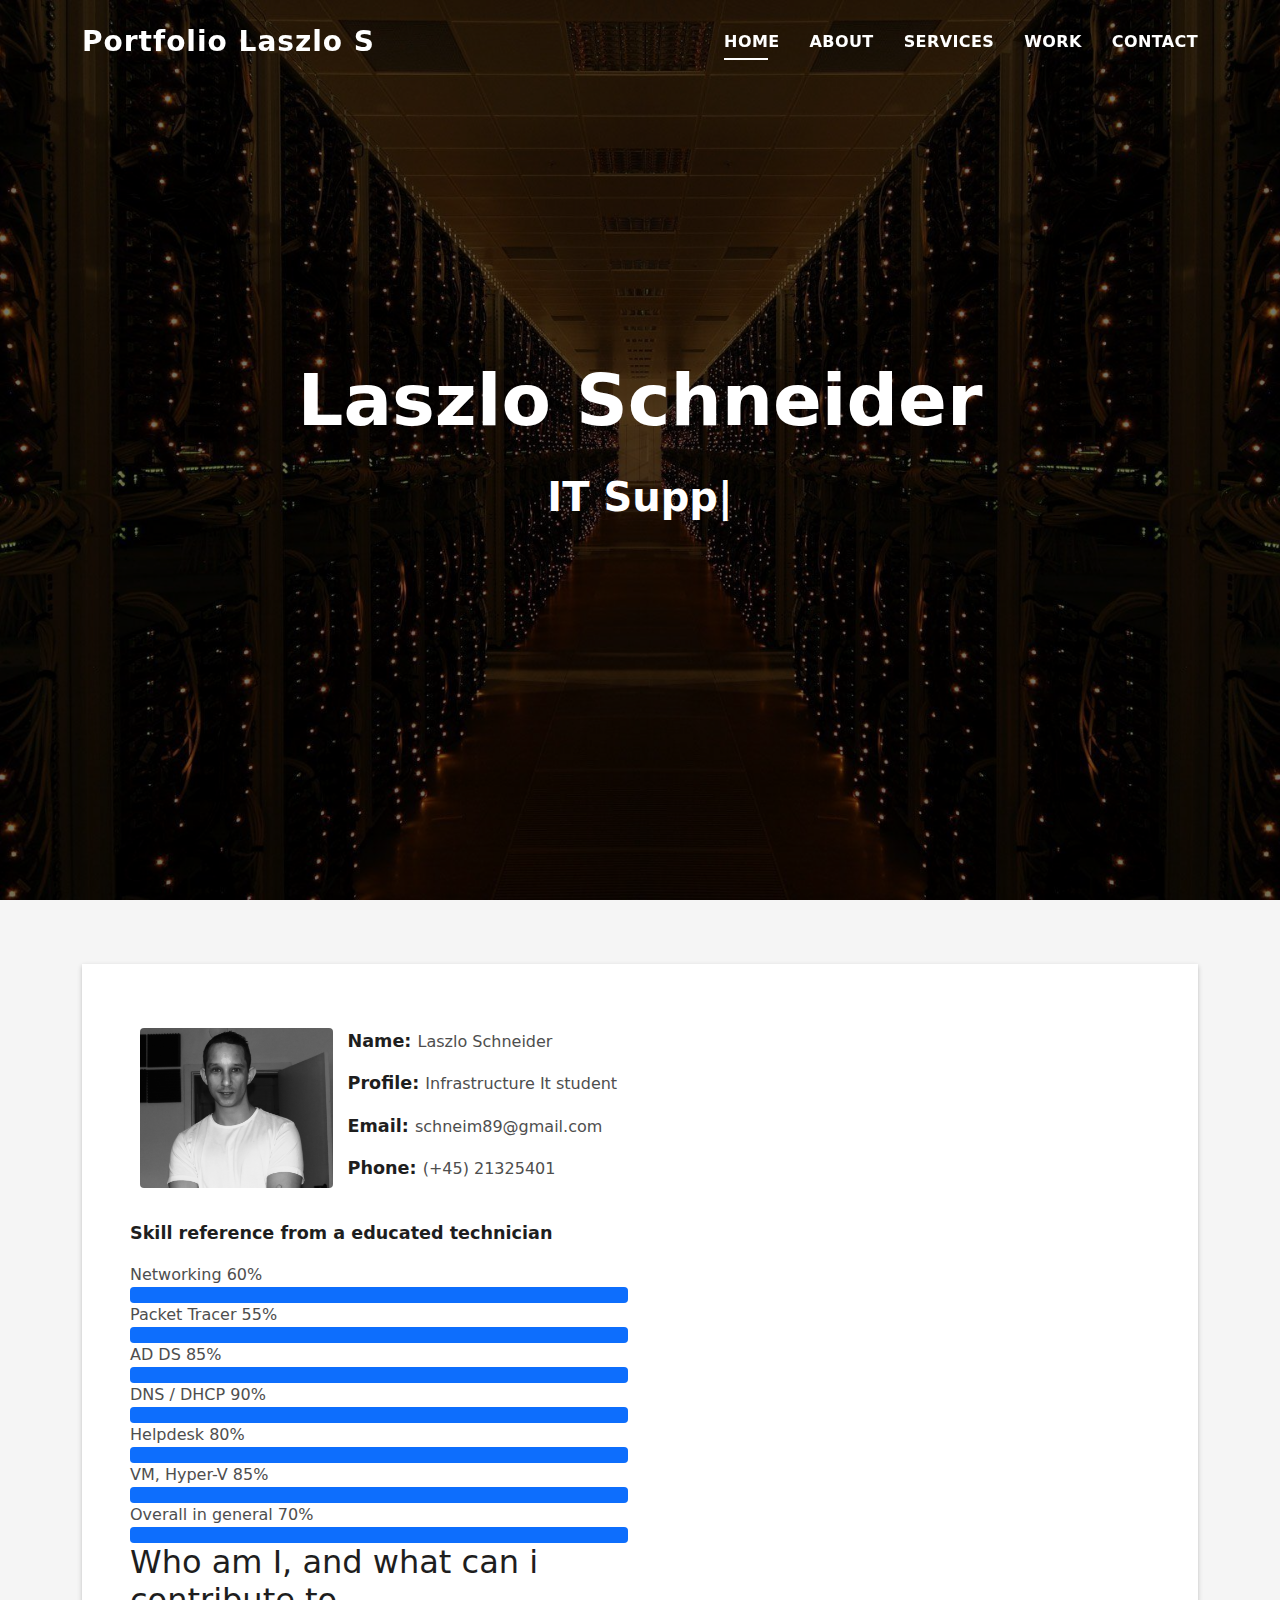
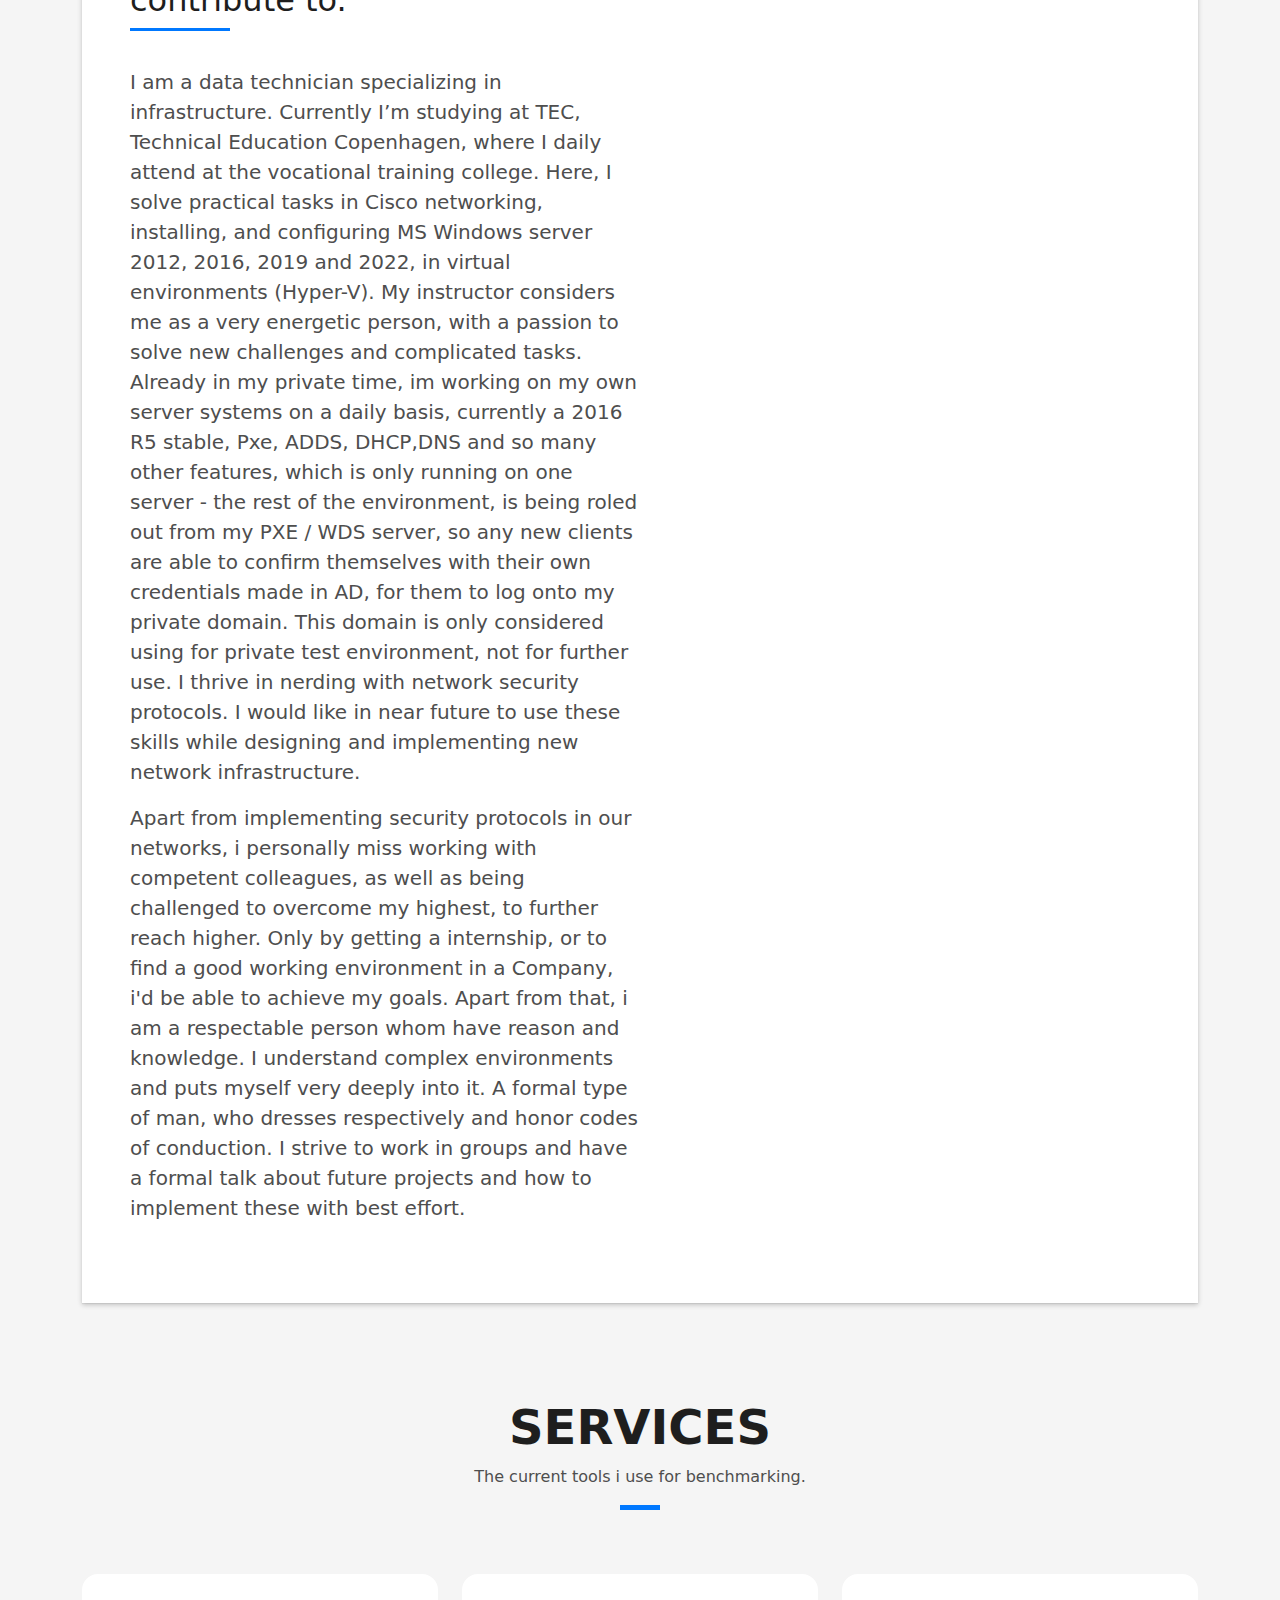
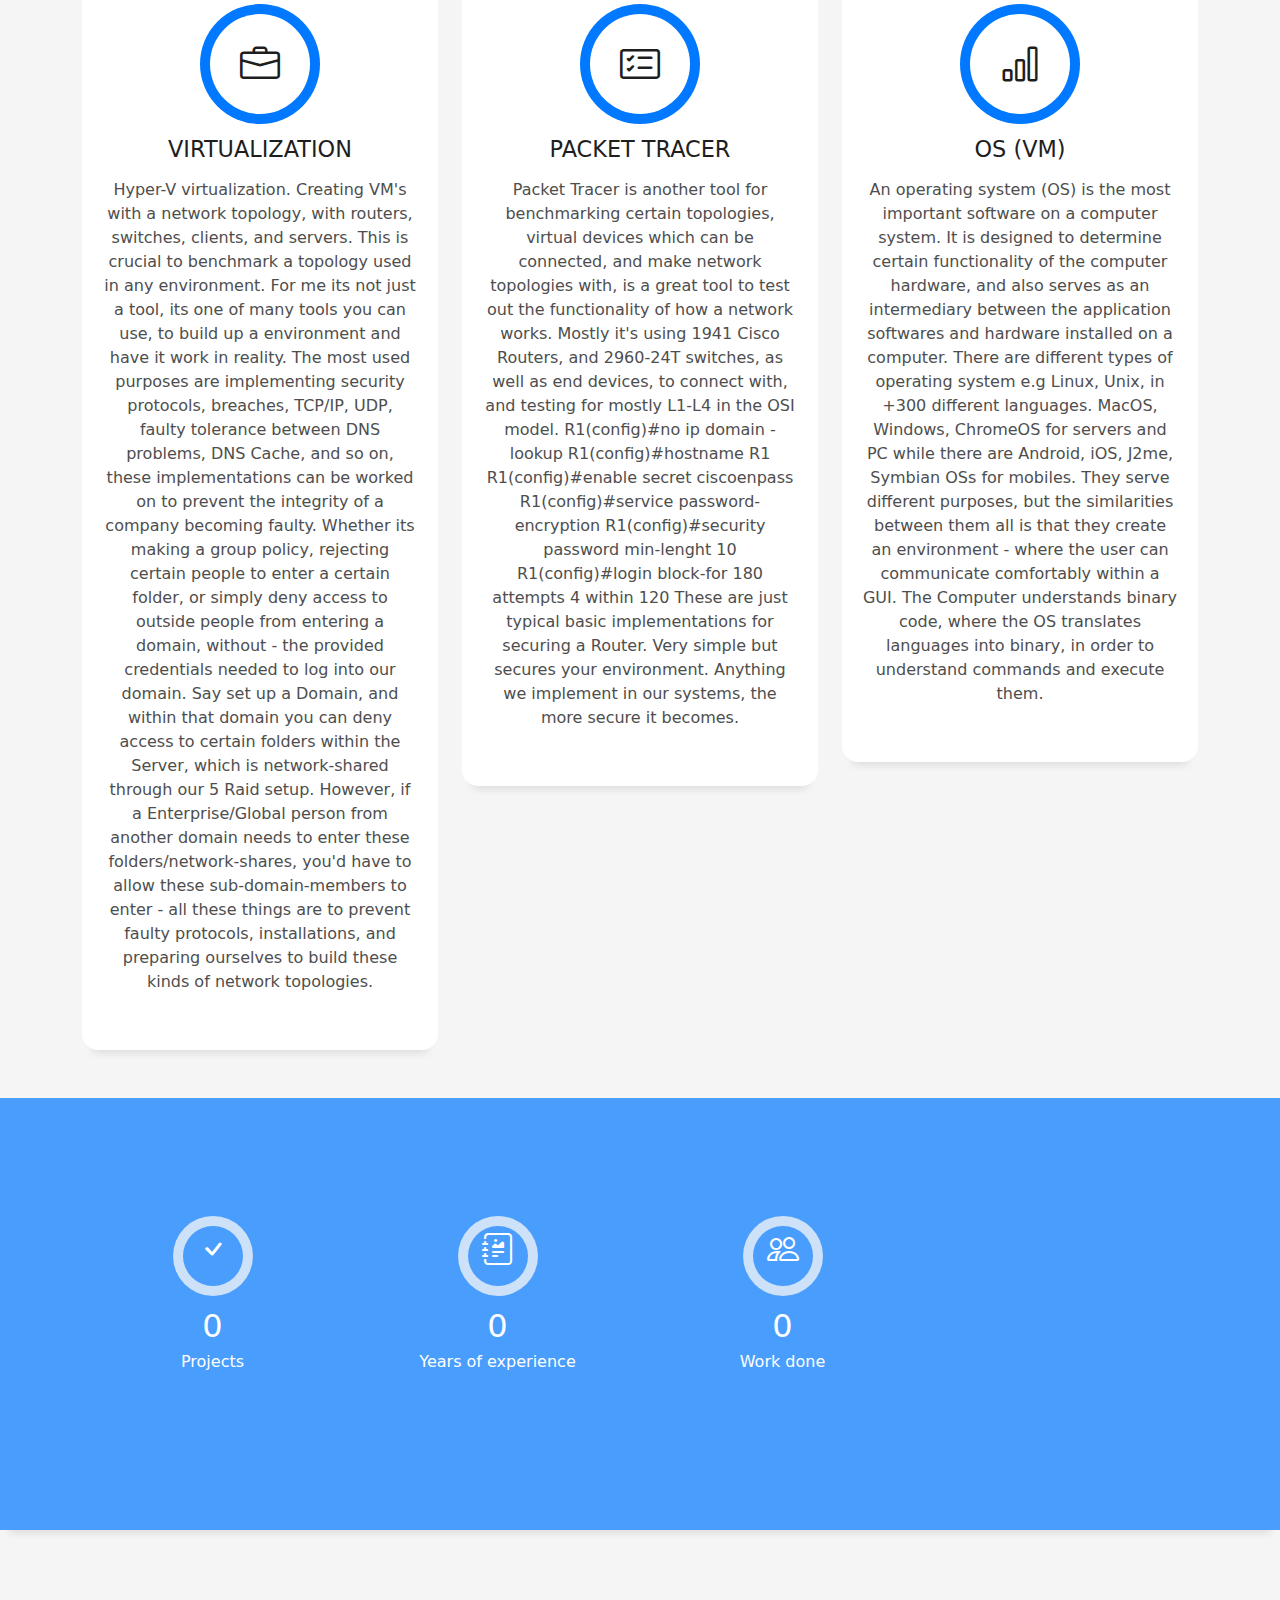
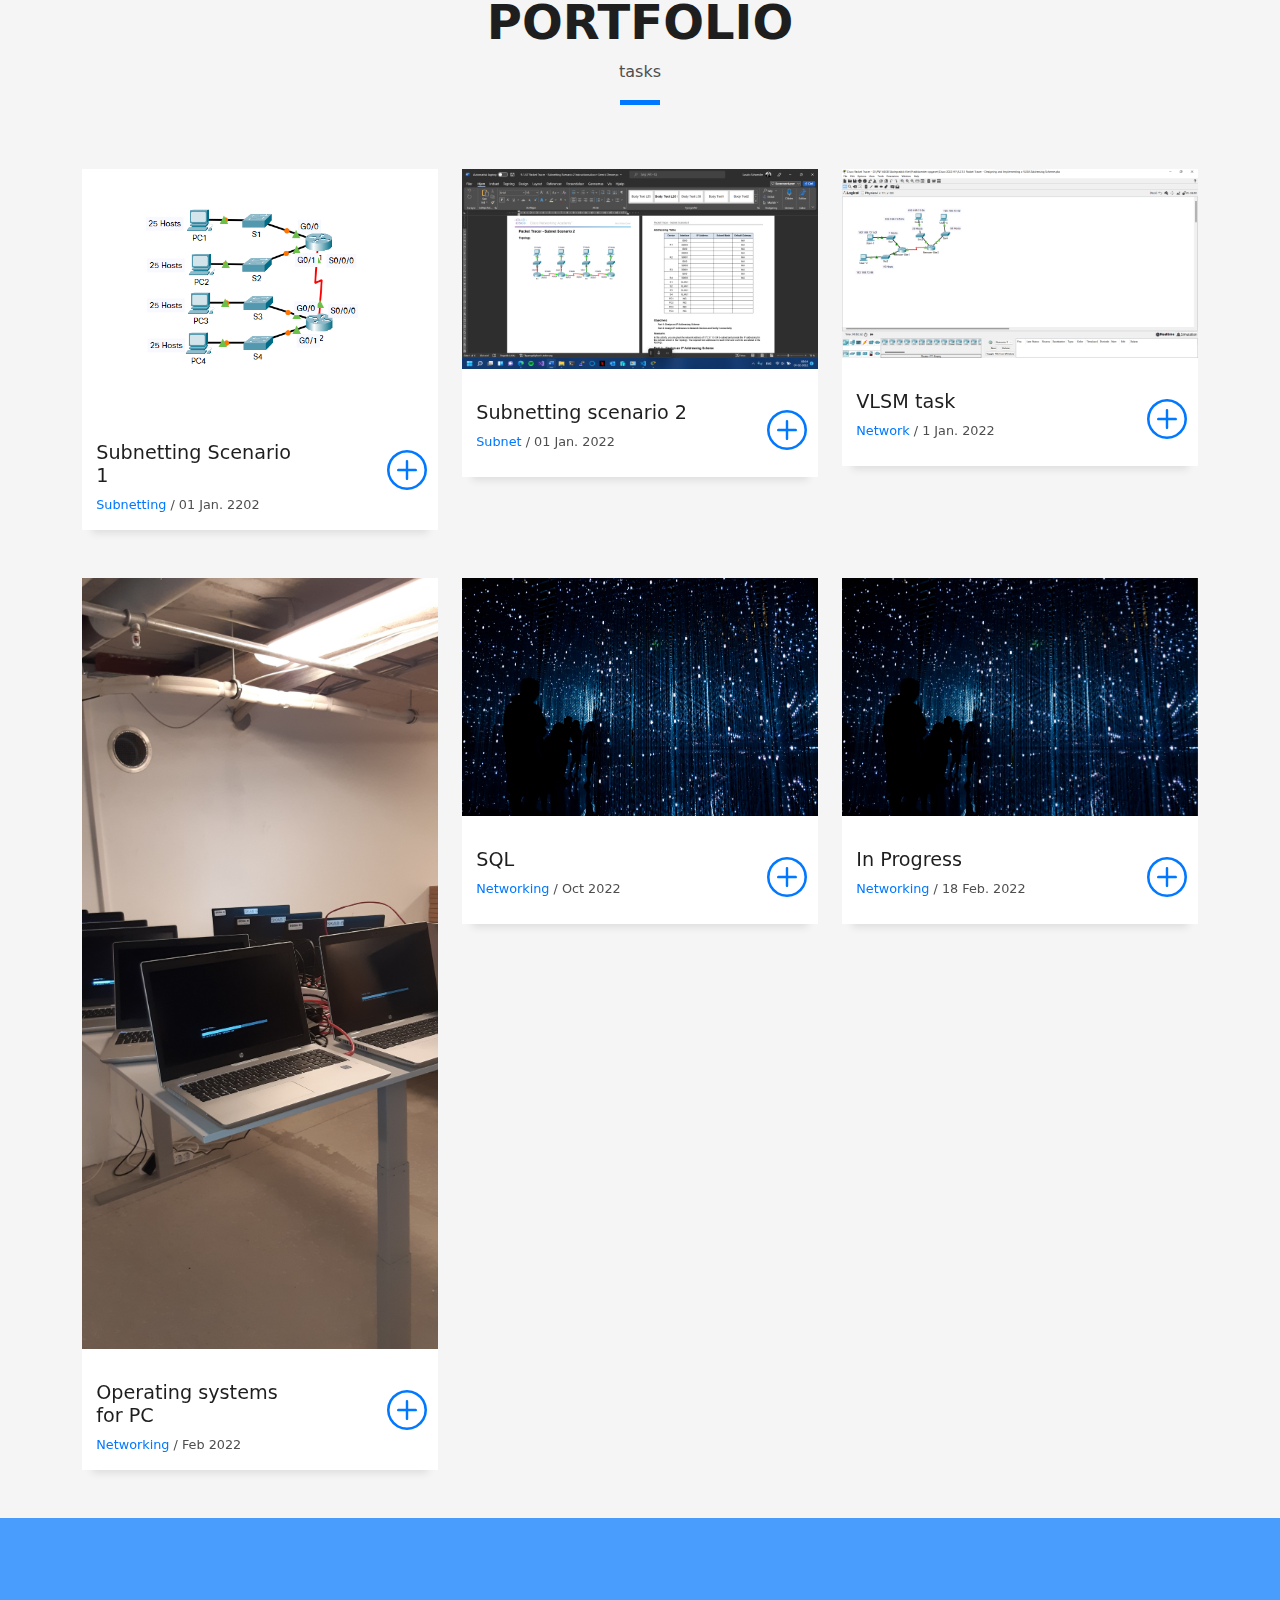
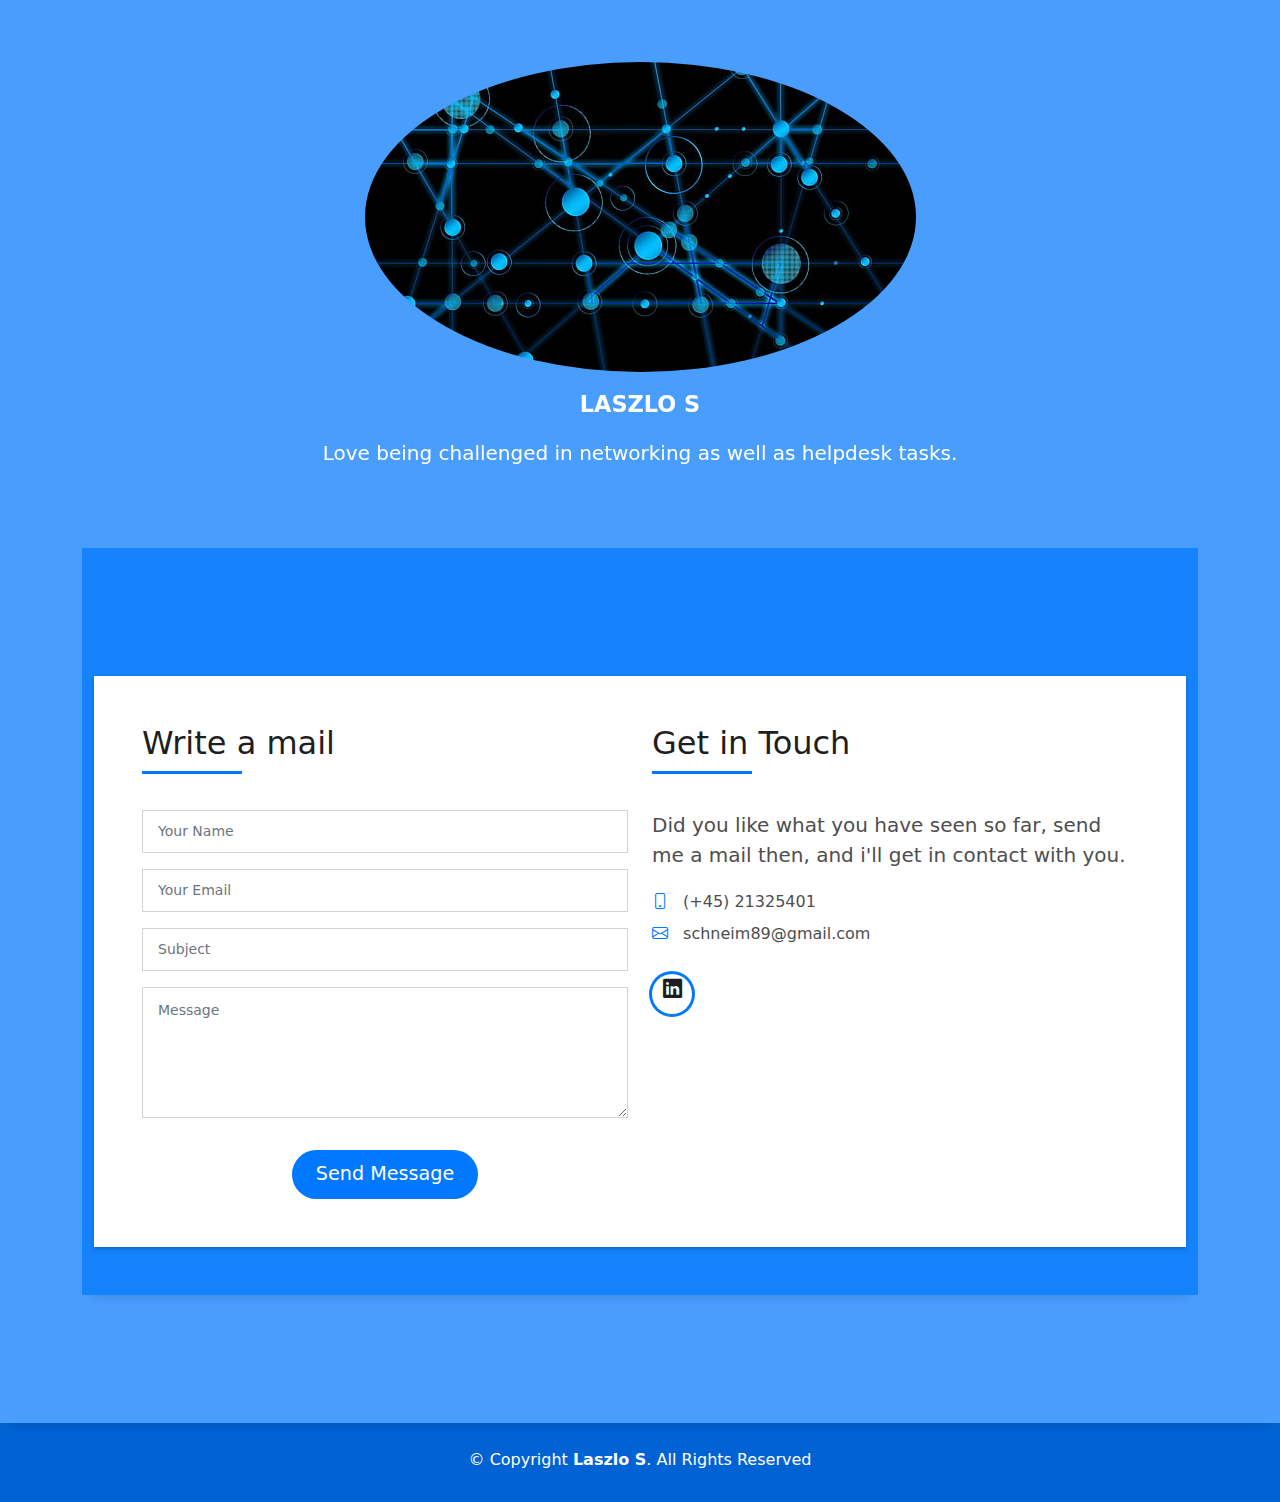
==== commit c47f655f: "commit" ====
--- a/CV-Laszlo-M-Main/DevFolio/index.html
+++ b/CV-Laszlo-M-Main/DevFolio/index.html
@@ -94,49 +94,56 @@
                   </div>
                   <div class="skill-mf">
                     </div>
-                      <p class="title-s">Skill</p>
-                      <span>Networking</span> <span class="pull-right">70%</span>
+                      <p class="title-s">Skill reference from a educated technician</p>
+                      <span>Networking</span> <span class="pull-right">60%</span>
                       <div class="progress">
-                          <div class="progress-bar" role="progressbar" style="width: 70%;" aria-valuenow="70" aria-valuemin="0" aria-valuemax="100"></div>     
+                          <div class="progress-bar" role="progressbar" style="width: 100%;" aria-valuenow="60" aria-valuemin="0" aria-valuemax="100"></div>     
                       </div>
-                      <span>Packet Tracer</span> <span class="pull-right">85%</span>
+                      <span>Packet Tracer</span> <span class="pull-right">55%</span>
                       <div class="progress">
-                        <div class="progress-bar" role="progressbar" style="width: 85%;" aria-valuenow="85" aria-valuemin="0" aria-valuemax="100"></div>
+                        <div class="progress-bar" role="progressbar" style="width: 100%;" aria-valuenow="55" aria-valuemin="0" aria-valuemax="100"></div>
                       </div>
                           
-                          <span>AD DS</span> <span class="pull-right">70%</span>
+                          <span>AD DS</span> <span class="pull-right">85%</span>
                           <div class="progress">
-                              <div class="progress-bar" role="progressbar" style="width: 75%" aria-valuenow="70" aria-valuemin="0" aria-valuemax="100"></div>
-                          </div>
-                          <span>DNS / DHCP</span> <span class="pull-right">55%</span>
+                              <div class="progress-bar" role="progressbar" style="width: 100%" aria-valuenow="85" aria-valuemin="0" aria-valuemax="100"></div>
+                          </div>
+                          <span>DNS / DHCP</span> <span class="pull-right">90%</span>
                           <div class="progress">
-                              <div class="progress-bar" role="progressbar" style="width: 50%" aria-valuenow="55" aria-valuemin="0" aria-valuemax="100"></div>
+                              <div class="progress-bar" role="progressbar" style="width: 100%" aria-valuenow="90" aria-valuemin="0" aria-valuemax="100"></div>
                           </div>
                           <span>Helpdesk</span> <span class="pull-right">80%</span>
                           <div class="progress">
-                              <div class="progress-bar" role="progressbar" style="width: 90%" aria-valuenow="80" aria-valuemin="0" aria-valuemax="100"></div>
-                          </div>
-                          <span>VM, Hyper-V</span> <span class="pull-right">70%</span>
+                              <div class="progress-bar" role="progressbar" style="width: 100%" aria-valuenow="80" aria-valuemin="0" aria-valuemax="100"></div>
+                          </div>
+                          <span>VM, Hyper-V</span> <span class="pull-right">85%</span>
                           <div class="progress">
-                            <div class="progress-bar" role="progressbar" style="width: 70%;" aria-valuenow="70" aria-valuemin="0" aria-valuemax="100"></div>
+                            <div class="progress-bar" role="progressbar" style="width: 100%;" aria-valuenow="85" aria-valuemin="0" aria-valuemax="100"></div>
+                          </div>
+                            <span>Overall in general</span> <span class="pull-right">70%</span>
+                            <div class="progress">
+                                <div class="progress-bar" role="progressbar" style="width: 100%" aria-valuenow="70" aria-valuemin="0" aria-valuemax="100"></div>
+                            </div>
                         </div>
                       </div>
                       <div class="col-md-6">
                           <div class="about-me pt-4 pt-md-0">
                               <div class="title-box-2">
                                   <h5 class="title-left">
-                                      About me
+                                      Who am I, and what can i contribute to.
                                   </h5>
                               </div>
                               <p class="lead">
-                                I am a data technician specializing in infrastructure. Currently I’m studying at TEC, Technical Education Copenhagen, where I daily attend at the vocational training college. Here, I solve practical tasks in Cisco networking, installing, and configuring MS Windows server 2012r2 in virtual environment (Hyper-V).
-                                My instructor considers me as a very energetic person, with a passion to solve new challenges and complicated tasks. 
+                                I am a data technician specializing in infrastructure. Currently I’m studying at TEC, Technical Education Copenhagen, where I daily attend at the vocational training college. Here, I solve practical tasks in Cisco networking, installing, and configuring MS Windows server 2012, 2016, 2019 and 2022, in virtual environments (Hyper-V).
+                                My instructor considers me as a very energetic person, with a passion to solve new challenges and complicated tasks. Already in my private time, im working on my own server systems on a daily basis, currently a 2016 R5 stable, Pxe, ADDS, DHCP,DNS and so many other features, which is only running on one server -
+                                the rest of the environment, is being roled out from my PXE / WDS server, so any new clients are able to confirm themselves with their own credentials made in AD, for them to log onto my private domain. This domain is only considered using for private test environment, not for further use.
                                 I thrive in nerding with network security protocols. I would like in near future to use these skills while designing and implementing new network infrastructure.                                
                               </p>
                               <p class="lead">
                                   Apart from implementing security protocols in our networks, i personally miss working with competent colleagues,
                                   as well as being challenged to overcome my highest, to further reach higher.
-                                  Only by getting a internship, this will become possible.
+                                  Only by getting a internship, or to find a good working environment in a Company, i'd be able to achieve my goals.
+                                  Apart from that, i am a respectable person whom have reason and knowledge. I understand complex environments and puts myself very deeply into it. A formal type of man, who dresses respectively and honor codes of conduction. I strive to work in groups and have a formal talk about future projects and how to implement these with best effort. 
                               </p>
                           </div>
                       </div>
@@ -175,9 +182,15 @@
                   Hyper-V virtualization. Creating VM's with a network topology,
                   with routers, switches, clients, and servers. 
                   This is crucial to benchmark a topology used in any environment. 
+                  For me its not just a tool, its one of many tools you can use, to build up a environment and have it work in reality.
+                  The most used purposes are implementing security protocols, breaches, TCP/IP, UDP, faulty tolerance between DNS problems, DNS Cache, and so on,
+                  these implementations can be worked on to prevent the integrity of a company becoming faulty.
                   Whether its making a group policy, rejecting certain people to enter a certain folder,
                   or simply deny access to outside people from entering a domain, without -
                   the provided credentials needed to log into our domain. 
+                  Say set up a Domain, and within that domain you can deny access to certain folders within the Server, which is network-shared through our 5 Raid setup.
+                  However, if a Enterprise/Global person from another domain needs to enter these folders/network-shares, you'd have to allow these sub-domain-members to enter -
+                  all these things are to prevent faulty protocols, installations, and preparing ourselves to build these kinds of network topologies. 
                 </p>
               </div>
             </div>
@@ -195,6 +208,15 @@
                   is a great tool to test out the functionality of how a network works.
                   Mostly it's using 1941 Cisco Routers, and 2960-24T switches, as well as end devices,
                   to connect with, and testing for mostly L1-L4 in the OSI model.
+                  R1(config)#no ip domain -lookup
+                  R1(config)#hostname R1
+                  R1(config)#enable secret ciscoenpass
+                  R1(config)#service password-encryption
+                  R1(config)#security password min-lenght 10
+                  R1(config)#login block-for 180 attempts 4 within 120
+
+                  These are just typical basic implementations for securing a Router. Very simple but secures your environment.
+                  Anything we implement in our systems, the more secure it becomes. 
                 </p>
               </div>
             </div>
@@ -210,10 +232,10 @@
                   An operating system (OS) is the most important software on a computer system. 
                   It is designed to determine certain functionality of the computer hardware,
                   and also serves as an intermediary between the application softwares and hardware installed on a computer.
-                  There are different types of operating system e.g Linux, Unix, 
+                  There are different types of operating system e.g Linux, Unix, in +300 different languages.
                   MacOS, Windows, ChromeOS for servers and PC while there are Android, iOS, J2me, Symbian OSs for mobiles. 
                   They serve different purposes, but the similarities between them all is that they create an environment -
-                   where the user can communicate comfortably with the computer. The Computer understands binary code,
+                   where the user can communicate comfortably within a GUI. The Computer understands binary code,
                    where the OS translates languages into binary, in order to understand commands and execute them.
                 </p>
               </div>
@@ -367,14 +389,14 @@
               <div class="work-content">
                 <div class="row">
                   <div class="col-sm-8">
-                    <h2 class="w-title">Upcomming</h2>
+                    <h2 class="w-title">Operating systems for PC</h2>
                     <div class="w-more">
-                      <span class="w-ctegory">Networking</span> / <span class="w-date">17 Feb. 2022</span>
+                      <span class="w-ctegory">Networking</span> / <span class="w-date">Feb 2022</span>
                     </div>
                   </div>
                   <div class="col-sm-4">
                     <div class="w-like">
-                      <a href="portfolio-details-5.html"> <span class="bi bi-plus-circle"></span></a>
+                      <a href="portfolio-details-3.html"> <span class="bi bi-plus-circle"></span></a>
                     </div>
                   </div>
                 </div>
@@ -383,17 +405,17 @@
           </div>
           <div class="col-md-4">
             <div class="work-box">
-              <a href="assets/img/joshua-sortino-LqKhnDzSF-8-unsplash.jpg" data-gallery="portfolioGallery" class="portfolio-lightbox">
+              <a href="assets/img/SQL code.jpg" data-gallery="portfolioGallery" class="portfolio-lightbox">
                 <div class="work-img">
-                  <img src="assets/img/joshua-sortino-LqKhnDzSF-8-unsplash.jpg" alt="" class="img-fluid">
+                  <img src="assets/img/robynne-hu-HOrhCnQsxnQ-unsplash3.jpg" alt="" class="img-fluid">
                 </div>
               </a>
               <div class="work-content">
                 <div class="row">
                   <div class="col-sm-8">
-                    <h2 class="w-title">In progress</h2>
+                    <h2 class="w-title">SQL</h2>
                     <div class="w-more">
-                      <span class="w-ctegory">Networking</span> / <span class="w-date">18 Feb. 2022</span>
+                      <span class="w-ctegory">Networking</span> / <span class="w-date">Oct 2022</span>
                     </div>
                   </div>     
                   <div class="col-sm-4">
@@ -407,9 +429,9 @@
           </div>
           <div class="col-md-4">
             <div class="work-box">
-              <a href="assets/img/bert-b-rhNff6hB41s-unsplash.jpg" data-gallery="portfolioGallery" class="portfolio-lightbox">
+              <a href="assets/img/robynne-hu-HOrhCnQsxnQ-unsplash3.jpg" data-gallery="portfolioGallery" class="portfolio-lightbox">
                 <div class="work-img">
-                  <img src="assets/img/bert-b-rhNff6hB41s-unsplash.jpg" alt="" class="img-fluid">
+                  <img src="assets/img/robynne-hu-HOrhCnQsxnQ-unsplash3.jpg" alt="" class="img-fluid">
                 </div>
               </a>
               <div class="work-content">
--- a/CV-Laszlo-M-Main/DevFolio/assets/css/style.css
+++ b/CV-Laszlo-M-Main/DevFolio/assets/css/style.css
@@ -1140,7 +1140,7 @@
 .card-blog .post-date {
   color: #4e4e4e;
   display: inline-block;
-  float: right;
+  float: left;
 }
 
 /*--------------------------------------------------------------
